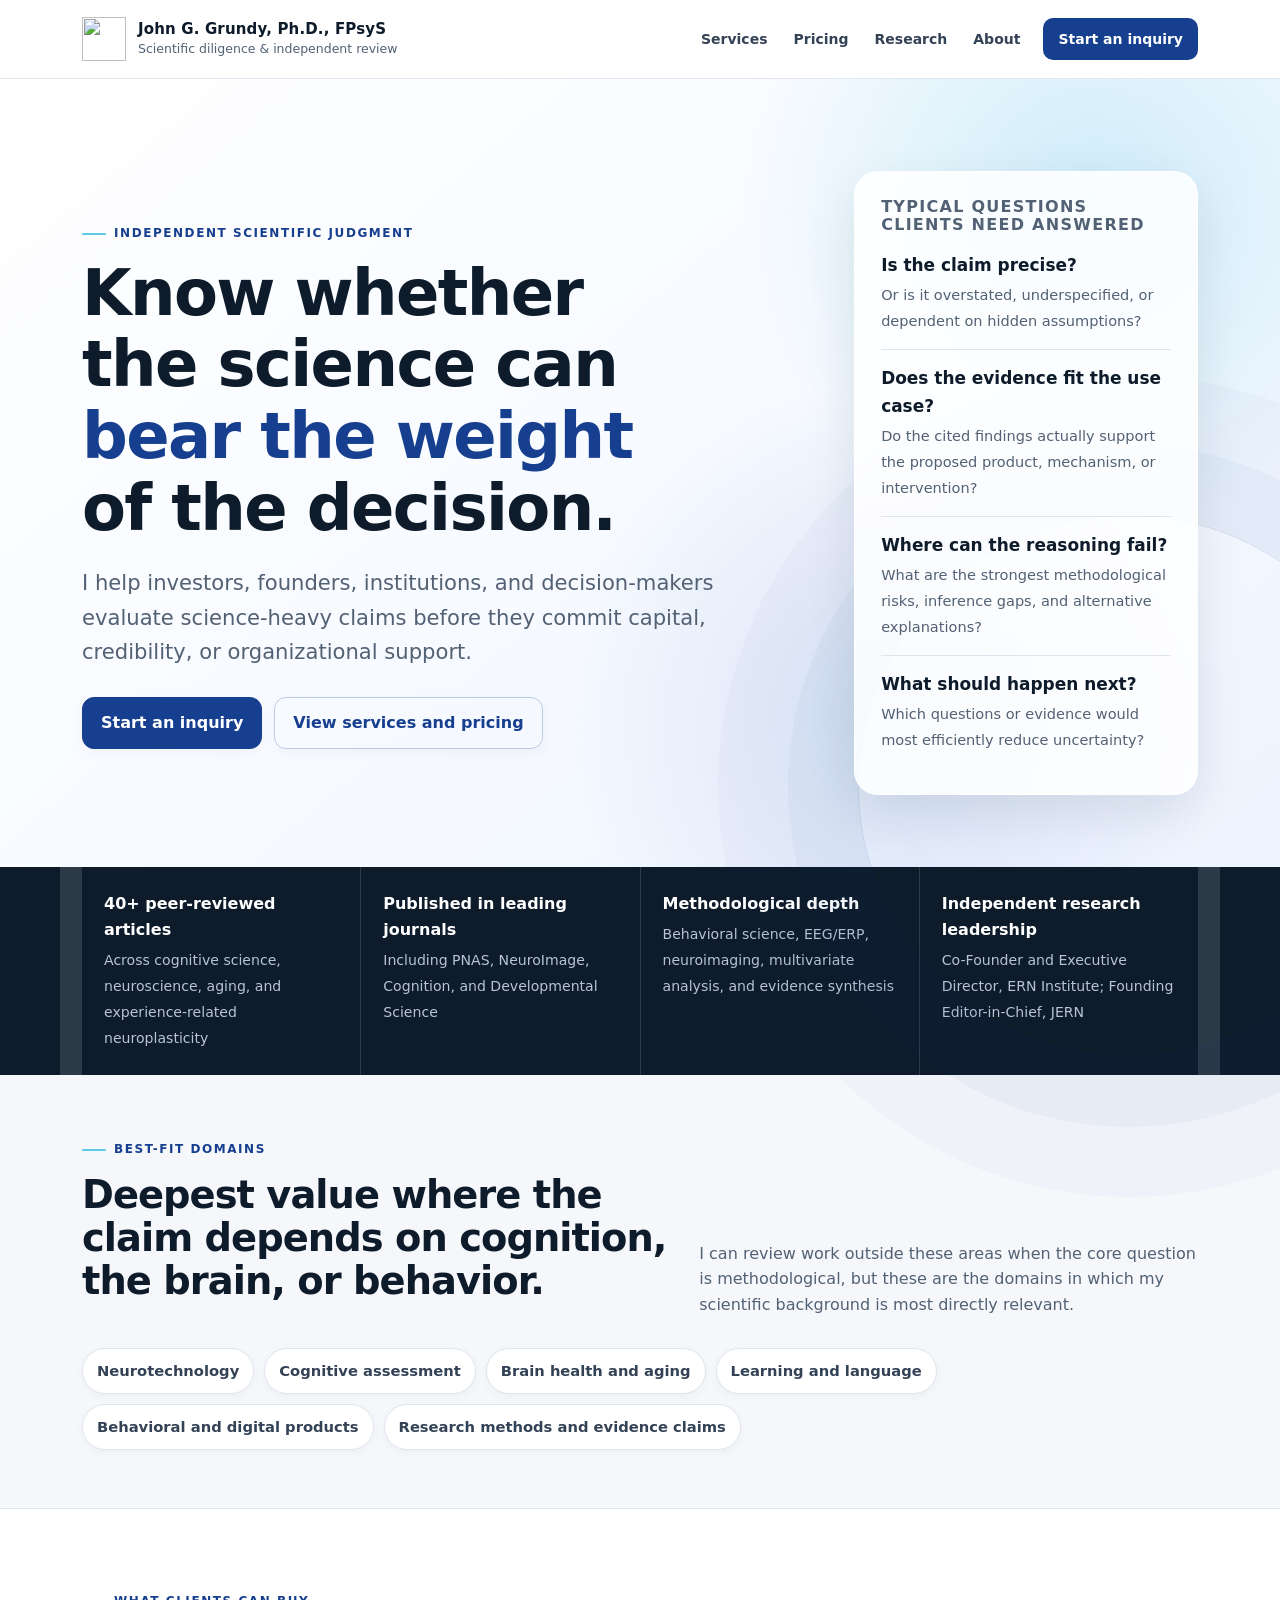
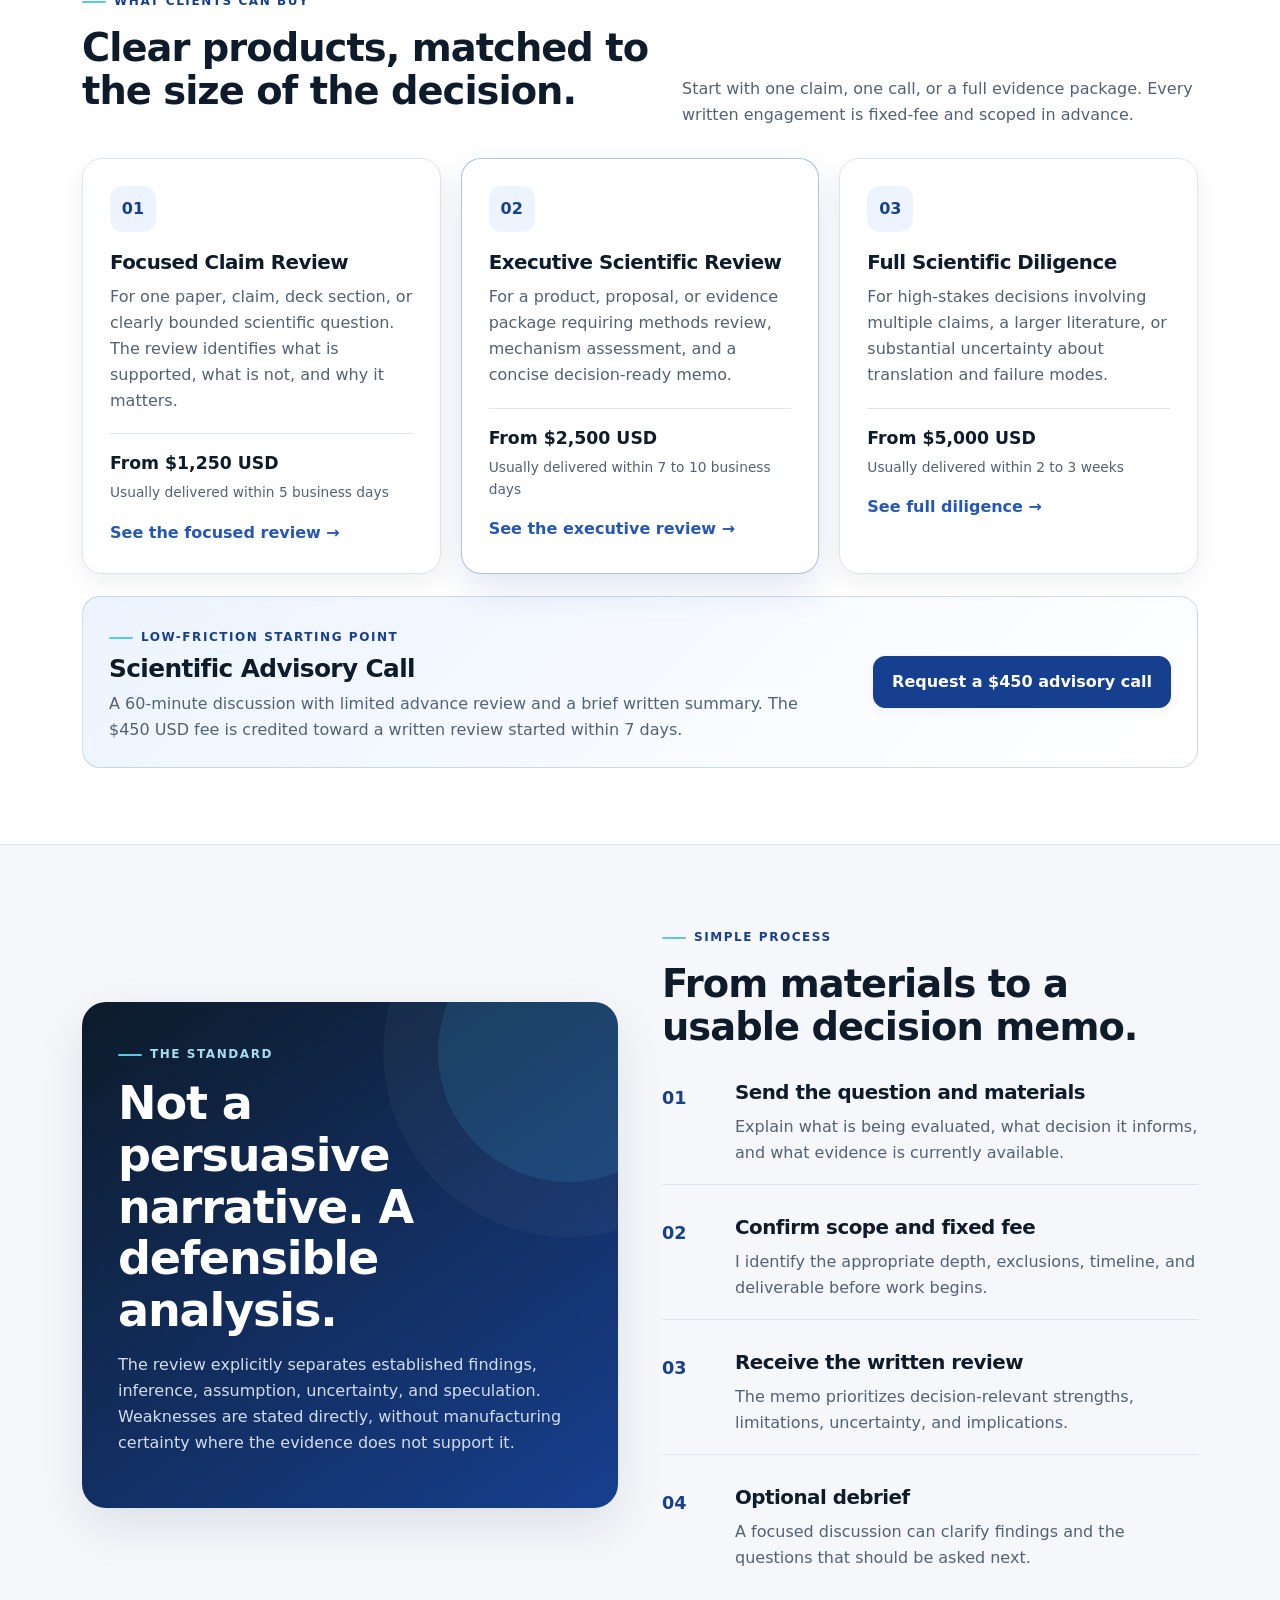
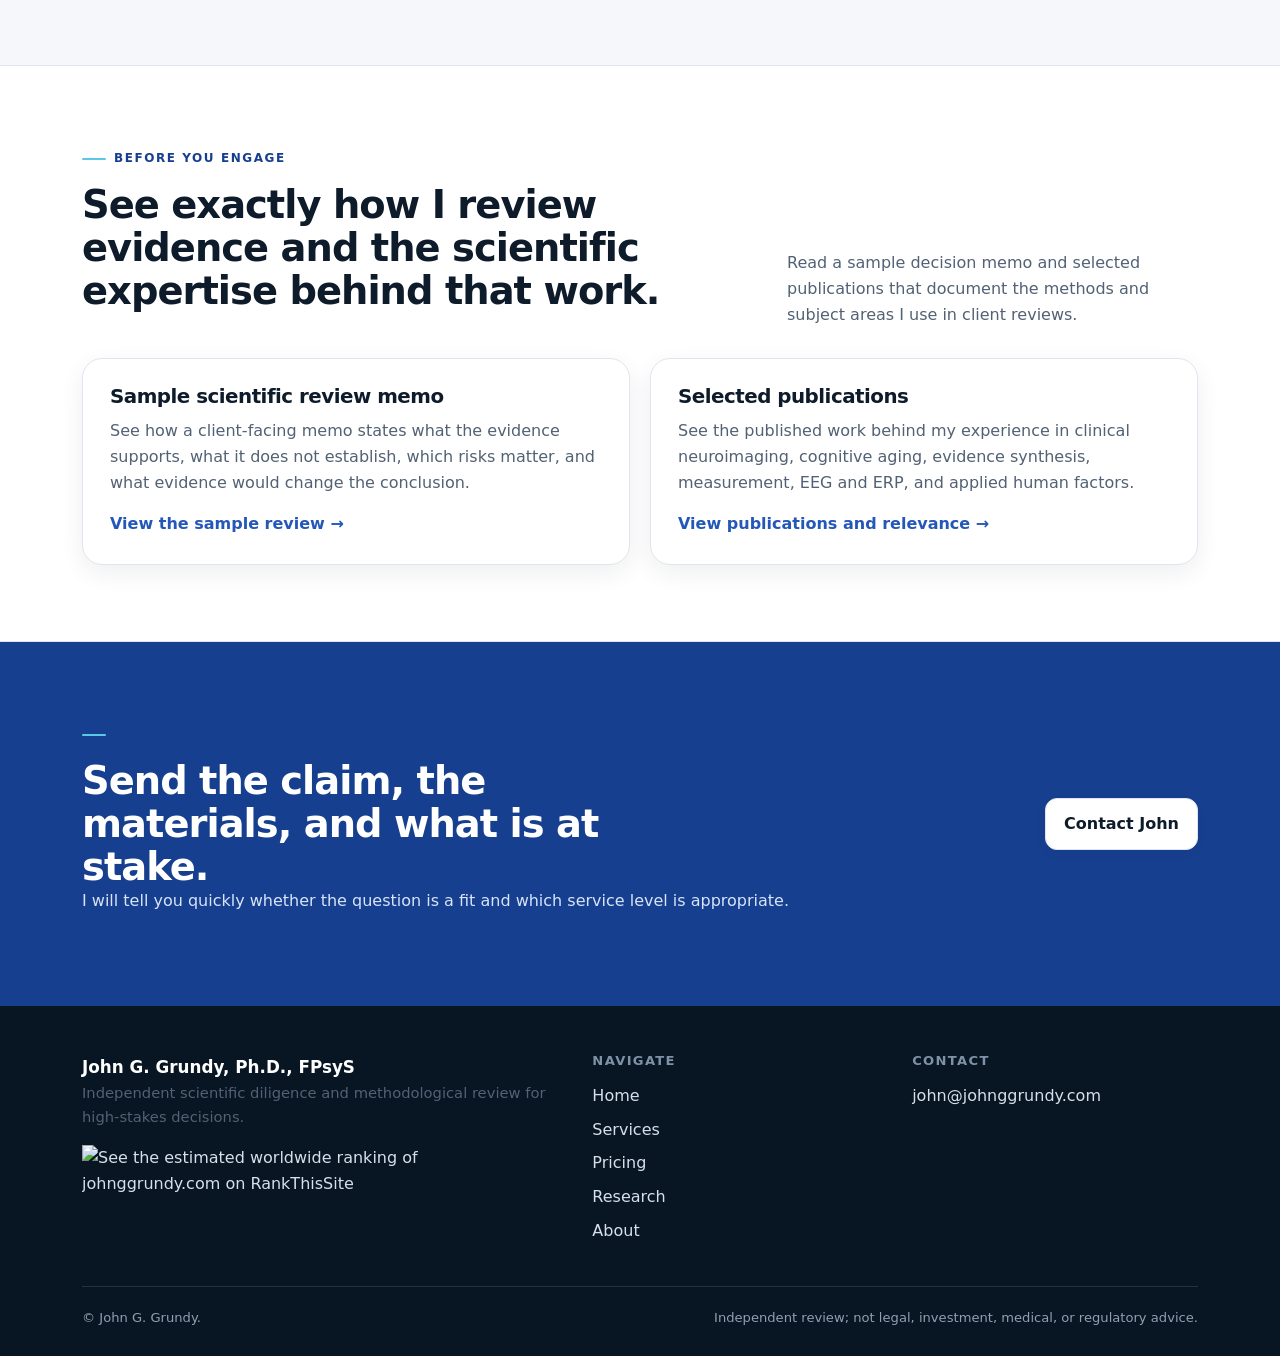
==== index.html @ c4310e09 "Update footer links and ranking badges" ====
<!doctype html>
<html lang="en">
<head>
<!-- Google tag (gtag.js) -->
<script async src="https://www.googletagmanager.com/gtag/js?id=G-GD60K6BCNZ"></script>
<script>
  window.dataLayer = window.dataLayer || [];
  function gtag(){dataLayer.push(arguments);}
  gtag('js', new Date());

  gtag('config', 'G-GD60K6BCNZ');
</script>
  <meta charset="utf-8">
  <meta name="viewport" content="width=device-width,initial-scale=1">
  <title>Scientific Diligence & Independent Review | John G. Grundy, Ph.D.</title>
  <meta name="description" content="Independent scientific diligence and methodological review for investors, founders, institutions, and decision-makers evaluating neuroscience, cognition, brain health, and behavioral-science claims.">
  <link rel="canonical" href="https://johnggrundy.com/">
  <meta property="og:title" content="Scientific Diligence & Independent Review">
  <meta property="og:description" content="Clear, independent analysis of whether the evidence can bear the weight of the decision.">
  <meta property="og:type" content="website">
  <meta property="og:url" content="https://johnggrundy.com/">
  <link rel="icon" href="assets/favicon.svg" type="image/svg+xml">
  <link rel="stylesheet" href="styles.css">
  <script type="application/ld+json">{"@context":"https://schema.org","@type":"ProfessionalService","name":"John G. Grundy Scientific Diligence & Independent Review","url":"https://johnggrundy.com/","email":"john@johnggrundy.com","founder":{"@type":"Person","name":"John G. Grundy","honorificSuffix":"Ph.D., FPsyS","sameAs":["https://orcid.org/0000-0002-2553-3976","https://www.researchgate.net/profile/John-Grundy"]},"areaServed":"Worldwide","serviceType":["Scientific claim review","Scientific diligence","Methodological review","Evidence synthesis","Research workshops"],"hasOfferCatalog":{"@type":"OfferCatalog","name":"Scientific review services","itemListElement":[{"@type":"Offer","name":"Scientific Advisory Call","price":"450","priceCurrency":"USD"},{"@type":"Offer","name":"Focused Claim Review","price":"1250","priceCurrency":"USD"},{"@type":"Offer","name":"Executive Scientific Review","price":"2500","priceCurrency":"USD"},{"@type":"Offer","name":"Full Scientific Diligence","price":"5000","priceCurrency":"USD"}]}}</script>
</head>
<body>
<a class="skip-link" href="#main">Skip to content</a>
<header class="site-header"><div class="nav-shell"><a class="brand" href="index.html"><img src="assets/JGGlogo.svg" alt=""><span class="brand-copy"><strong>John G. Grundy, Ph.D., FPsyS</strong><span>Scientific diligence &amp; independent review</span></span></a><button class="menu-toggle" aria-expanded="false" aria-controls="primary-nav">Menu</button><nav class="nav-links" id="primary-nav" aria-label="Primary navigation"><a href="services.html">Services</a><a href="services.html#pricing">Pricing</a><a href="research.html">Research</a><a href="about.html">About</a><a class="nav-cta" href="contact.html#contact-details">Start an inquiry</a></nav></div></header>
<main id="main">
  <section class="hero">
    <div class="container hero-grid">
      <div>
        <span class="eyebrow">Independent scientific judgment</span>
        <h1>Know whether the science can <em>bear the weight</em> of the decision.</h1>
        <p class="lead">I help investors, founders, institutions, and decision-makers evaluate science-heavy claims before they commit capital, credibility, or organizational support.</p>
        <div class="hero-actions"><a class="btn btn-primary" href="contact.html#contact-details">Start an inquiry</a><a class="btn btn-ghost" href="services.html#pricing">View services and pricing</a></div>
      </div>
      <aside class="proof-panel" aria-label="Typical questions clients need answered">
        <h2>Typical questions clients need answered</h2>
        <div class="proof-item"><strong>Is the claim precise?</strong><span>Or is it overstated, underspecified, or dependent on hidden assumptions?</span></div>
        <div class="proof-item"><strong>Does the evidence fit the use case?</strong><span>Do the cited findings actually support the proposed product, mechanism, or intervention?</span></div>
        <div class="proof-item"><strong>Where can the reasoning fail?</strong><span>What are the strongest methodological risks, inference gaps, and alternative explanations?</span></div>
        <div class="proof-item"><strong>What should happen next?</strong><span>Which questions or evidence would most efficiently reduce uncertainty?</span></div>
      </aside>
    </div>
  </section>

  <section class="trust-strip" aria-label="Qualifications">
    <div class="container trust-grid">
      <div class="trust-item"><strong>40+ peer-reviewed articles</strong><span>Across cognitive science, neuroscience, aging, and experience-related neuroplasticity</span></div>
      <div class="trust-item"><strong>Published in leading journals</strong><span>Including PNAS, NeuroImage, Cognition, and Developmental Science</span></div>
      <div class="trust-item"><strong>Methodological depth</strong><span>Behavioral science, EEG/ERP, neuroimaging, multivariate analysis, and evidence synthesis</span></div>
      <div class="trust-item"><strong>Independent research leadership</strong><span>Co-Founder and Executive Director, ERN Institute; Founding Editor-in-Chief, JERN</span></div>
    </div>
  </section>

  <section class="section compact-fit">
    <div class="container">
      <div class="section-head"><div><span class="eyebrow">Best-fit domains</span><h2>Deepest value where the claim depends on cognition, the brain, or behavior.</h2></div><p>I can review work outside these areas when the core question is methodological, but these are the domains in which my scientific background is most directly relevant.</p></div>
      <div class="domain-grid">
        <div class="domain-chip">Neurotechnology</div>
        <div class="domain-chip">Cognitive assessment</div>
        <div class="domain-chip">Brain health and aging</div>
        <div class="domain-chip">Learning and language</div>
        <div class="domain-chip">Behavioral and digital products</div>
        <div class="domain-chip">Research methods and evidence claims</div>
      </div>
    </div>
  </section>

  <section class="section section-white">
    <div class="container">
      <div class="section-head"><div><span class="eyebrow">What clients can buy</span><h2>Clear products, matched to the size of the decision.</h2></div><p>Start with one claim, one call, or a full evidence package. Every written engagement is fixed-fee and scoped in advance.</p></div>
      <div class="cards-3">
        <article class="card"><div class="card-icon">01</div><h3>Focused Claim Review</h3><p>For one paper, claim, deck section, or clearly bounded scientific question. The review identifies what is supported, what is not, and why it matters.</p><p class="price-line"><strong>From $1,250 USD</strong><span>Usually delivered within 5 business days</span></p><a class="card-link" href="services.html#pricing">See the focused review</a></article>
        <article class="card featured-card"><div class="card-icon">02</div><h3>Executive Scientific Review</h3><p>For a product, proposal, or evidence package requiring methods review, mechanism assessment, and a concise decision-ready memo.</p><p class="price-line"><strong>From $2,500 USD</strong><span>Usually delivered within 7 to 10 business days</span></p><a class="card-link" href="services.html#pricing">See the executive review</a></article>
        <article class="card"><div class="card-icon">03</div><h3>Full Scientific Diligence</h3><p>For high-stakes decisions involving multiple claims, a larger literature, or substantial uncertainty about translation and failure modes.</p><p class="price-line"><strong>From $5,000 USD</strong><span>Usually delivered within 2 to 3 weeks</span></p><a class="card-link" href="services.html#pricing">See full diligence</a></article>
      </div>
      <div class="entry-offer"><div><span class="eyebrow">Low-friction starting point</span><h3>Scientific Advisory Call</h3><p>A 60-minute discussion with limited advance review and a brief written summary. The $450 USD fee is credited toward a written review started within 7 days.</p></div><a class="btn btn-primary" href="contact.html?service=Scientific%20Advisory%20Call#contact-details">Request a $450 advisory call</a></div>
    </div>
  </section>

  <section class="section">
    <div class="container feature-grid">
      <div class="feature-box"><span class="eyebrow">The standard</span><h2>Not a persuasive narrative. A defensible analysis.</h2><p>The review explicitly separates established findings, inference, assumption, uncertainty, and speculation. Weaknesses are stated directly, without manufacturing certainty where the evidence does not support it.</p></div>
      <div>
        <span class="eyebrow">Simple process</span>
        <h2>From materials to a usable decision memo.</h2>
        <div class="steps">
          <div class="step"><div><h3>Send the question and materials</h3><p>Explain what is being evaluated, what decision it informs, and what evidence is currently available.</p></div></div>
          <div class="step"><div><h3>Confirm scope and fixed fee</h3><p>I identify the appropriate depth, exclusions, timeline, and deliverable before work begins.</p></div></div>
          <div class="step"><div><h3>Receive the written review</h3><p>The memo prioritizes decision-relevant strengths, limitations, uncertainty, and implications.</p></div></div>
          <div class="step"><div><h3>Optional debrief</h3><p>A focused discussion can clarify findings and the questions that should be asked next.</p></div></div>
        </div>
      </div>
    </div>
  </section>

  <section class="section section-white">
    <div class="container">
      <div class="section-head"><div><span class="eyebrow">Before you engage</span><h2>See exactly how I review evidence and the scientific expertise behind that work.</h2></div><p>Read a sample decision memo and selected publications that document the methods and subject areas I use in client reviews.</p></div>
      <div class="cards-2">
        <article class="card"><h3>Sample scientific review memo</h3><p>See how a client-facing memo states what the evidence supports, what it does not establish, which risks matter, and what evidence would change the conclusion.</p><a class="card-link" href="sample-review.html">View the sample review</a></article>
        <article class="card"><h3>Selected publications</h3><p>See the published work behind my experience in clinical neuroimaging, cognitive aging, evidence synthesis, measurement, EEG and ERP, and applied human factors.</p><a class="card-link" href="research.html">View publications and relevance</a></article>
      </div>
    </div>
  </section>

  <section class="section quote-band">
    <div class="container"><div><span class="eyebrow">Start with the decision</span><h2>Send the claim, the materials, and what is at stake.</h2><p>I will tell you quickly whether the question is a fit and which service level is appropriate.</p></div><a class="btn" href="contact.html#contact-details">Contact John</a></div>
  </section>
</main>
<footer class="site-footer"><div class="container"><div class="footer-grid"><div><div class="footer-brand">John G. Grundy, Ph.D., FPsyS</div><p class="small">Independent scientific diligence and methodological review for high-stakes decisions.</p>
<div style="text-align:left"><a href="https://rankthissite.com/?q=johnggrundy.com&amp;via=badge" target="_blank" rel="noopener" referrerpolicy="origin"><img src="https://rankthissite.com/api/badge?domain=johnggrundy.com&amp;style=rank&amp;percent=1&amp;background=transparent&amp;text=light&amp;badgever=3" alt="See the estimated worldwide ranking of johnggrundy.com on RankThisSite" width="320" height="96" loading="lazy" referrerpolicy="no-referrer" style="max-width:100%;height:auto"></a></div>   
</div><div><h2>Navigate</h2><a href="index.html">Home</a><a href="services.html">Services</a><a href="services.html#pricing">Pricing</a><a href="research.html">Research</a><a href="about.html">About</a></div><div><h2>Contact</h2><a href="mailto:john@johnggrundy.com">john@johnggrundy.com</a></div></div><div class="footer-bottom"><span>© <span data-year></span> John G. Grundy.</span><span>Independent review; not legal, investment, medical, or regulatory advice.</span></div></div></footer>
<script src="site.js"></script>
</body></html>
---- styles.css ----
:root {
  --ink: #0d1b2a;
  --muted: #526174;
  --blue: #173f8f;
  --blue-2: #2457b8;
  --blue-soft: #edf4ff;
  --cyan: #5cc8e8;
  --surface: #ffffff;
  --canvas: #f5f7fb;
  --line: #dfe5ee;
  --success: #176a51;
  --shadow: 0 18px 50px rgba(13, 27, 42, .10);
  --shadow-sm: 0 8px 24px rgba(13, 27, 42, .07);
  --radius: 20px;
  --max: 1160px;
}

* { box-sizing: border-box; }
html { scroll-behavior: smooth; }
body {
  margin: 0;
  color: var(--ink);
  background: var(--canvas);
  font-family: Inter, ui-sans-serif, system-ui, -apple-system, BlinkMacSystemFont, "Segoe UI", sans-serif;
  line-height: 1.62;
  -webkit-font-smoothing: antialiased;
}
img { max-width: 100%; }
a { color: var(--blue-2); text-decoration: none; }
a:hover { text-decoration: underline; }
button, input, textarea { font: inherit; }

.skip-link {
  position: absolute;
  left: -9999px;
  top: 8px;
  z-index: 100;
  padding: 10px 14px;
  background: #fff;
  border-radius: 8px;
}
.skip-link:focus { left: 8px; }

.site-header {
  position: sticky;
  top: 0;
  z-index: 50;
  background: rgba(255,255,255,.94);
  border-bottom: 1px solid rgba(223,229,238,.9);
  backdrop-filter: blur(14px);
}
.nav-shell {
  max-width: var(--max);
  margin: 0 auto;
  min-height: 78px;
  padding: 0 22px;
  display: flex;
  align-items: center;
  justify-content: space-between;
  gap: 24px;
}
.brand {
  display: inline-flex;
  align-items: center;
  gap: 12px;
  color: var(--ink);
  min-width: 0;
}
.brand:hover { text-decoration: none; }
.brand img { width: 44px; height: 44px; object-fit: contain; }
.brand-copy { display: grid; line-height: 1.15; }
.brand-copy strong { font-size: 15px; letter-spacing: .01em; }
.brand-copy span { color: var(--muted); font-size: 12.5px; margin-top: 4px; }
.nav-links { display: flex; align-items: center; gap: 4px; }
.nav-links a {
  color: #344256;
  font-weight: 650;
  font-size: 14px;
  padding: 10px 11px;
  border-radius: 10px;
}
.nav-links a:hover, .nav-links a[aria-current="page"] {
  color: var(--blue);
  background: var(--blue-soft);
  text-decoration: none;
}
.nav-links .nav-cta {
  margin-left: 8px;
  color: #fff;
  background: var(--blue);
  padding-inline: 15px;
}
.nav-links .nav-cta:hover, .nav-links .nav-cta[aria-current="page"] {
  color: #fff;
  background: #123474;
}
.menu-toggle {
  display: none;
  border: 1px solid var(--line);
  background: #fff;
  border-radius: 10px;
  padding: 8px 10px;
  color: var(--ink);
}

main { overflow: hidden; }
.container { max-width: var(--max); margin: 0 auto; padding-inline: 22px; }
.section { padding: 76px 0; }
.section.compact { padding: 52px 0; }
.section-white { background: #fff; border-block: 1px solid var(--line); }

.eyebrow {
  display: inline-flex;
  align-items: center;
  gap: 8px;
  color: var(--blue);
  font-size: 12px;
  font-weight: 800;
  text-transform: uppercase;
  letter-spacing: .13em;
  margin-bottom: 14px;
}
.eyebrow::before { content: ""; width: 24px; height: 2px; background: var(--cyan); border-radius: 2px; }
h1, h2, h3 { margin-top: 0; line-height: 1.12; letter-spacing: -.025em; }
h1 { font-size: clamp(2.55rem, 5vw, 4.8rem); margin-bottom: 22px; max-width: 14ch; }
h2 { font-size: clamp(2rem, 3vw, 3rem); margin-bottom: 16px; }
h3 { font-size: 1.24rem; margin-bottom: 10px; }
p { margin: 0 0 16px; }
.lead { color: var(--muted); font-size: clamp(1.08rem, 1.8vw, 1.32rem); max-width: 67ch; }
.small { color: var(--muted); font-size: .92rem; }
.kicker { color: var(--muted); font-weight: 650; }

.hero {
  position: relative;
  padding: 92px 0 72px;
  background:
    radial-gradient(circle at 85% 15%, rgba(92,200,232,.25), transparent 27%),
    radial-gradient(circle at 70% 80%, rgba(36,87,184,.13), transparent 30%),
    linear-gradient(140deg, #fff 0%, #f7faff 48%, #eef4ff 100%);
}
.hero::after {
  content: "";
  position: absolute;
  right: -120px;
  bottom: -190px;
  width: 540px;
  height: 540px;
  border: 1px solid rgba(23,63,143,.12);
  border-radius: 50%;
  box-shadow: 0 0 0 70px rgba(23,63,143,.035), 0 0 0 140px rgba(23,63,143,.025);
  pointer-events: none;
}
.hero-grid { display: grid; grid-template-columns: minmax(0, 1.35fr) minmax(310px, .65fr); gap: 58px; align-items: center; position: relative; z-index: 1; }
.hero h1 em { font-style: normal; color: var(--blue); }
.hero-actions, .button-row { display: flex; flex-wrap: wrap; gap: 12px; margin-top: 28px; }
.btn {
  display: inline-flex;
  align-items: center;
  justify-content: center;
  gap: 9px;
  min-height: 48px;
  padding: 12px 18px;
  border-radius: 12px;
  border: 1px solid var(--line);
  background: #fff;
  color: var(--ink);
  font-weight: 750;
  box-shadow: 0 4px 12px rgba(13,27,42,.04);
  transition: transform .15s ease, box-shadow .15s ease, background .15s ease;
}
.btn:hover { text-decoration: none; transform: translateY(-1px); box-shadow: var(--shadow-sm); }
.btn-primary { background: var(--blue); border-color: var(--blue); color: #fff; }
.btn-primary:hover { background: #123474; color: #fff; }
.btn-ghost { background: transparent; border-color: rgba(23,63,143,.25); color: var(--blue); }
.btn-small { min-height: 40px; padding: 8px 13px; font-size: .9rem; }

.proof-panel {
  background: rgba(255,255,255,.86);
  border: 1px solid rgba(255,255,255,.9);
  border-radius: 24px;
  padding: 26px;
  box-shadow: var(--shadow);
}
.proof-panel h2 { font-size: 1rem; text-transform: uppercase; letter-spacing: .08em; color: var(--muted); margin-bottom: 18px; }
.proof-item { padding: 15px 0; border-top: 1px solid var(--line); }
.proof-item:first-of-type { border-top: 0; padding-top: 0; }
.proof-item strong { display: block; font-size: 1.06rem; margin-bottom: 3px; }
.proof-item span { color: var(--muted); font-size: .91rem; }

.trust-strip { background: var(--ink); color: #fff; }
.trust-grid { display: grid; grid-template-columns: repeat(4, 1fr); gap: 1px; background: rgba(255,255,255,.13); }
.trust-item { padding: 24px 22px; background: var(--ink); }
.trust-item strong { display: block; font-size: 1rem; margin-bottom: 4px; }
.trust-item span { color: #b8c4d3; font-size: .88rem; }

.section-head { display: flex; align-items: end; justify-content: space-between; gap: 28px; margin-bottom: 30px; }
.section-head p { max-width: 58ch; color: var(--muted); margin-bottom: 0; }
.cards-3 { display: grid; grid-template-columns: repeat(3, minmax(0,1fr)); gap: 20px; }
.cards-2 { display: grid; grid-template-columns: repeat(2, minmax(0,1fr)); gap: 20px; }
.card {
  background: var(--surface);
  border: 1px solid var(--line);
  border-radius: var(--radius);
  padding: 27px;
  box-shadow: var(--shadow-sm);
}
.card-icon {
  width: 46px;
  height: 46px;
  display: grid;
  place-items: center;
  border-radius: 13px;
  background: var(--blue-soft);
  color: var(--blue);
  font-weight: 900;
  margin-bottom: 20px;
}
.card p { color: var(--muted); }
.card-link { font-weight: 800; }
.card-link::after { content: " →"; }

.outcome-list { list-style: none; padding: 0; margin: 20px 0 0; display: grid; gap: 12px; }
.outcome-list li { position: relative; padding-left: 28px; color: var(--muted); }
.outcome-list li::before { content: "✓"; position: absolute; left: 0; color: var(--success); font-weight: 900; }

.feature-grid { display: grid; grid-template-columns: 1fr 1fr; gap: 44px; align-items: center; }
.feature-box {
  position: relative;
  border-radius: 24px;
  min-height: 380px;
  padding: 36px;
  color: #fff;
  background: linear-gradient(145deg, #0d1b2a, #173f8f);
  overflow: hidden;
  box-shadow: var(--shadow);
}
.feature-box::after { content: ""; position: absolute; width: 260px; height: 260px; border-radius: 50%; right: -80px; top: -80px; background: rgba(92,200,232,.16); box-shadow: 0 0 0 55px rgba(255,255,255,.035); }
.feature-box > * { position: relative; z-index: 1; }
.feature-box .eyebrow { color: #a9dcf0; }
.feature-box h2 { font-size: clamp(2rem, 3.6vw, 3.3rem); max-width: 12ch; }
.feature-box p { color: #d3ddeb; max-width: 45ch; }

.steps { counter-reset: step; display: grid; gap: 14px; }
.step { counter-increment: step; display: grid; grid-template-columns: 56px 1fr; gap: 17px; align-items: start; padding: 18px 0; border-bottom: 1px solid var(--line); }
.step:last-child { border-bottom: 0; }
.step::before { content: counter(step, decimal-leading-zero); color: var(--blue); font-weight: 900; font-size: 1.1rem; padding-top: 2px; }
.step p { color: var(--muted); margin-bottom: 0; }

.quote-band { background: var(--blue); color: #fff; }
.quote-band .container { display: grid; grid-template-columns: 1.4fr .6fr; gap: 40px; align-items: center; }
.quote-band h2 { max-width: 20ch; margin-bottom: 0; }
.quote-band p { color: #d8e4f8; }
.quote-band .btn { justify-self: end; }

.page-hero {
  padding: 74px 0 58px;
  background: linear-gradient(145deg, #fff, #edf4ff);
  border-bottom: 1px solid var(--line);
}
.page-hero h1 { font-size: clamp(2.5rem, 4.5vw, 4.1rem); max-width: 17ch; }
.page-hero .lead { max-width: 62ch; }
.breadcrumb { color: var(--muted); font-size: .88rem; margin-bottom: 18px; }
.breadcrumb a { color: var(--muted); }

.service-row { display: grid; grid-template-columns: .7fr 1.3fr; gap: 44px; padding: 38px 0; border-bottom: 1px solid var(--line); }
.service-row:last-child { border-bottom: 0; }
.service-label { color: var(--blue); font-weight: 850; font-size: .82rem; text-transform: uppercase; letter-spacing: .12em; }
.service-row h2 { font-size: clamp(1.75rem, 2.4vw, 2.5rem); }
.service-row ul { margin: 16px 0 0; padding-left: 20px; color: var(--muted); }

.package-grid { display: grid; grid-template-columns: repeat(3,1fr); gap: 20px; }
.package { display: flex; flex-direction: column; }
.package .tag { align-self: flex-start; font-size: .75rem; font-weight: 800; text-transform: uppercase; letter-spacing: .08em; color: var(--blue); background: var(--blue-soft); padding: 6px 9px; border-radius: 999px; margin-bottom: 18px; }
.package ul { color: var(--muted); padding-left: 20px; }
.package .button-row { margin-top: auto; padding-top: 18px; }

.research-list { display: grid; gap: 22px; }
.paper {
  background: #fff;
  border: 1px solid var(--line);
  border-radius: 20px;
  padding: 28px;
  display: grid;
  grid-template-columns: minmax(0,1fr) auto;
  gap: 24px;
  align-items: start;
  box-shadow: var(--shadow-sm);
}
.paper-meta { display: flex; flex-wrap: wrap; gap: 8px; margin-bottom: 13px; }
.badge { font-size: .76rem; font-weight: 800; color: var(--blue); background: var(--blue-soft); padding: 5px 9px; border-radius: 999px; }
.badge.green { color: var(--success); background: #e8f7f1; }
.paper h2 { font-size: clamp(1.42rem, 2.2vw, 2rem); margin-bottom: 10px; }
.paper .authors, .paper .summary { color: var(--muted); }
.paper-actions { display: flex; flex-direction: column; gap: 10px; min-width: 210px; }
.paper-note { margin-top: 12px; color: var(--muted); font-size: .82rem; }

.media-grid { display: grid; grid-template-columns: repeat(2, minmax(0,1fr)); gap: 20px; }
.media-card { position: relative; display: flex; flex-direction: column; }
.media-card .media-type { color: var(--blue); text-transform: uppercase; letter-spacing: .11em; font-size: .76rem; font-weight: 850; }
.media-card h2 { font-size: 1.45rem; margin: 10px 0; }
.media-card p { flex: 1; }
.media-card .source { color: var(--muted); font-weight: 700; font-size: .9rem; margin-bottom: 14px; }

.bio-grid { display: grid; grid-template-columns: minmax(0,.75fr) minmax(0,1.25fr); gap: 54px; align-items: start; }
.bio-panel { background: var(--ink); color: #fff; border-radius: 24px; padding: 32px; position: sticky; top: 108px; }
.bio-mark { width: 88px; height: 88px; display: grid; place-items: center; background: #fff; border-radius: 20px; margin-bottom: 22px; }
.bio-mark img { width: 64px; height: 64px; }
.bio-panel h2 { font-size: 1.7rem; margin-bottom: 8px; }
.bio-panel p { color: #c4cfdd; }
.bio-panel a { color: #b8e9f7; }
.bio-copy h2 { margin-top: 34px; font-size: 1.7rem; }
.bio-copy h2:first-child { margin-top: 0; }

.contact-grid { display: grid; grid-template-columns: minmax(0,1.12fr) minmax(360px,.88fr); gap: 34px; align-items: start; }
.contact-card { background: var(--ink); color: #fff; border-radius: 24px; padding: 34px; min-width: 0; }
.contact-card .eyebrow { color: #a9dcf0; }
.contact-card p { color: #d5deea; }
.contact-email { font-size: clamp(1.55rem, 2.1vw, 1.95rem); line-height: 1.08; letter-spacing: -.035em; margin-bottom: 16px; overflow-wrap: anywhere; word-break: break-word; }
.contact-email a { color: #fff; }
.contact-email a:hover { color: #fff; text-decoration-thickness: 2px; text-underline-offset: 4px; }
.contact-actions { display: grid; gap: 10px; margin-top: 20px; }
.contact-actions .btn { width: 100%; cursor: pointer; }
.contact-card .contact-primary { background: #fff; border-color: #fff; color: var(--ink); }
.contact-card .contact-primary:hover { background: #eef4ff; color: var(--blue); text-decoration: none; }
.contact-card .contact-secondary { background: transparent; border-color: rgba(255,255,255,.35); color: #fff; box-shadow: none; }
.contact-card .contact-secondary:hover { background: rgba(255,255,255,.08); color: #fff; text-decoration: none; }
.contact-card .small { color: #b9c7d7; }
.copy-status { display: block; min-height: 1.5em; margin-top: 8px; }
.inquiry-list { display: grid; gap: 14px; margin-top: 22px; }
.inquiry-item { border-top: 1px solid rgba(255,255,255,.13); padding-top: 14px; }
.inquiry-item strong { display: block; margin-bottom: 3px; }

.faq-head h2 { margin-bottom: 8px; }
.faq-head p { color: var(--muted); margin-bottom: 0; }
.faq { display: grid; gap: 12px; }
details { background: #fff; border: 1px solid var(--line); border-radius: 14px; padding: 16px 18px; }
summary { cursor: pointer; font-weight: 800; }
details p { color: var(--muted); margin: 12px 0 0; }

.site-footer { background: #081522; color: #c4cfdd; padding: 48px 0 28px; }
.footer-grid { display: grid; grid-template-columns: 1.25fr .75fr .75fr; gap: 34px; }
.footer-brand { color: #fff; font-weight: 850; font-size: 1.05rem; }
.footer-grid h2 { font-size: .82rem; text-transform: uppercase; letter-spacing: .1em; color: #7f91a7; margin-bottom: 14px; }
.footer-grid a { display: block; color: #d6e0eb; margin: 8px 0; }
.footer-grid a:hover { color: #fff; }
/* Keep the ranking badge as an understated part of the footer brand column. */
.footer-grid .footer-ranking-badge {
  display: block;
  width: min(100%, 300px);
  margin: 18px 0 0;
  border-radius: 12px;
  line-height: 0;
}
.footer-ranking-badge img { display: block; width: 100%; height: auto; }
.footer-ranking-badge:focus-visible { outline: 2px solid #85aeff; outline-offset: 4px; }
.footer-bottom { border-top: 1px solid rgba(255,255,255,.12); margin-top: 34px; padding-top: 20px; font-size: .82rem; color: #8fa0b3; display: flex; justify-content: space-between; gap: 18px; }

@media (max-width: 920px) {
  .menu-toggle { display: inline-flex; }
  .nav-links { position: absolute; top: 77px; left: 0; right: 0; padding: 12px 22px 20px; background: #fff; border-bottom: 1px solid var(--line); display: none; flex-direction: column; align-items: stretch; }
  .nav-links.open { display: flex; }
  .nav-links .nav-cta { margin-left: 0; text-align: center; }
  .hero-grid, .feature-grid, .quote-band .container, .bio-grid, .contact-grid { grid-template-columns: 1fr; }
  .hero { padding-top: 68px; }
  .hero-grid { gap: 36px; }
  .trust-grid { grid-template-columns: repeat(2,1fr); }
  .cards-3, .package-grid { grid-template-columns: 1fr; }
  .service-row { grid-template-columns: 1fr; gap: 12px; }
  .paper { grid-template-columns: 1fr; }
  .paper-actions { flex-direction: row; flex-wrap: wrap; min-width: 0; }
  .bio-panel { position: static; }
  .quote-band .btn { justify-self: start; }
  .footer-grid { grid-template-columns: 1fr 1fr; }
}

@media (max-width: 640px) {
  .nav-shell { min-height: 70px; padding-inline: 16px; }
  .brand-copy span { display: none; }
  .nav-links { top: 69px; padding-inline: 16px; }
  .container { padding-inline: 16px; }
  .section { padding: 58px 0; }
  .hero { padding: 56px 0; }
  h1 { font-size: 2.55rem; }
  .section-head { align-items: start; flex-direction: column; gap: 8px; }
  .cards-2, .media-grid { grid-template-columns: 1fr; }
  .trust-grid { grid-template-columns: 1fr; }
  .trust-item { padding: 18px 16px; }
  .card, .paper { padding: 22px; }
  .feature-box { min-height: 0; padding: 28px; }
  .page-hero { padding: 54px 0 42px; }
  .footer-grid { grid-template-columns: 1fr; }
  .footer-bottom { flex-direction: column; }
}


/* Revenue-focused offer and pricing additions */
.compact-fit { padding-top: 58px; padding-bottom: 58px; }
.domain-grid { display: flex; flex-wrap: wrap; gap: 10px; }
.domain-chip { padding: 10px 14px; border: 1px solid var(--line); border-radius: 999px; background: #fff; color: #344256; font-weight: 700; font-size: .92rem; box-shadow: 0 3px 10px rgba(13,27,42,.035); }
.price-line { display: grid; gap: 3px; margin-top: 20px; padding-top: 16px; border-top: 1px solid var(--line); }
.price-line strong { color: var(--ink); font-size: 1.08rem; }
.price-line span { color: var(--muted); font-size: .86rem; }
.featured-card { border-color: rgba(23,63,143,.32); box-shadow: 0 14px 36px rgba(23,63,143,.13); }
.entry-offer { margin-top: 22px; padding: 24px 26px; border-radius: 18px; display: grid; grid-template-columns: 1fr auto; gap: 28px; align-items: center; background: linear-gradient(135deg, #edf4ff, #fff); border: 1px solid rgba(23,63,143,.18); }
.entry-offer h3 { font-size: 1.55rem; margin-bottom: 8px; }
.entry-offer p { margin-bottom: 0; color: var(--muted); max-width: 72ch; }
.entry-offer .eyebrow { margin-bottom: 8px; }
.pricing-grid { display: grid; grid-template-columns: repeat(2, minmax(0,1fr)); gap: 20px; }
.price-card { display: flex; flex-direction: column; position: relative; }
.price-card .tag { align-self: flex-start; font-size: .74rem; font-weight: 850; text-transform: uppercase; letter-spacing: .08em; color: var(--blue); background: var(--blue-soft); padding: 6px 9px; border-radius: 999px; margin-bottom: 18px; }
.price-card .price { color: var(--blue); font-weight: 900; font-size: clamp(1.8rem, 3vw, 2.45rem); letter-spacing: -.035em; line-height: 1; margin: 6px 0 18px; }
.price-card .price span { color: var(--muted); font-size: .78rem; font-weight: 800; letter-spacing: .05em; }
.price-card ul { color: var(--muted); padding-left: 20px; margin-bottom: 20px; }
.price-card .delivery { display: grid; gap: 2px; margin-top: auto; padding-top: 16px; border-top: 1px solid var(--line); }
.price-card .delivery span { color: var(--muted); font-size: .9rem; }
.price-card.recommended { border: 2px solid var(--blue); box-shadow: 0 18px 44px rgba(23,63,143,.16); }
.custom-tier { margin-top: 22px; display: grid; grid-template-columns: 1fr auto; gap: 30px; align-items: center; background: var(--ink); color: #fff; border-radius: 20px; padding: 28px; }
.custom-tier p { color: #c4cfdd; margin-bottom: 0; max-width: 76ch; }
.custom-tier .eyebrow { color: #a9dcf0; margin-bottom: 8px; }
.custom-price { display: grid; gap: 7px; min-width: 230px; }
.custom-price strong { font-size: 1.35rem; }
.custom-price span { color: #b9c7d7; font-size: .9rem; }
.custom-price .btn { margin-top: 8px; }
.pricing-note { margin: 18px 0 0; color: var(--muted); font-size: .9rem; }
.workshop-grid { display: grid; grid-template-columns: repeat(3,minmax(0,1fr)); gap: 20px; }
.workshop-price { color: var(--blue); font-weight: 900; font-size: 1.3rem; margin: 4px 0 12px; }
.topic-panel { margin-top: 24px; padding: 26px; border-radius: 20px; background: #fff; border: 1px solid var(--line); }
.topic-panel h3 { margin-bottom: 18px; }
.sample-cta { display: grid; grid-template-columns: 1fr auto; gap: 34px; align-items: center; }
.sample-cta p { max-width: 72ch; color: var(--muted); margin-bottom: 0; }
.selected-service { margin: 16px 0 4px; padding: 12px 14px; border-radius: 12px; background: rgba(255,255,255,.08); border: 1px solid rgba(255,255,255,.16); }
.selected-service strong { display: block; font-size: .78rem; color: #a9dcf0; text-transform: uppercase; letter-spacing: .08em; }
.selected-service span { display: block; margin-top: 4px; color: #fff; font-weight: 800; }
.sample-hero h1 { max-width: 18ch; }
.memo-shell { max-width: 960px; }
.memo-header { display: grid; grid-template-columns: 1fr 280px; gap: 34px; padding-bottom: 28px; border-bottom: 3px solid var(--ink); }
.memo-label { color: var(--blue); font-size: .78rem; font-weight: 900; text-transform: uppercase; letter-spacing: .12em; }
.memo-header h2 { margin: 10px 0 0; font-size: clamp(2rem, 4vw, 3.1rem); }
.memo-meta { display: grid; align-content: start; gap: 6px; padding: 18px; background: var(--blue-soft); border-radius: 14px; color: var(--muted); font-size: .88rem; }
.memo-meta strong { color: var(--blue); }
.memo-section { padding: 30px 0; border-bottom: 1px solid var(--line); }
.memo-section h3 { font-size: 1.5rem; }
.memo-section p, .memo-section li { color: #354458; }
.memo-bottom-line { padding: 28px; margin: 28px 0 0; border: 1px solid rgba(23,63,143,.22); border-radius: 18px; background: linear-gradient(135deg,#edf4ff,#fff); }
.memo-grid { display: grid; grid-template-columns: repeat(2,minmax(0,1fr)); gap: 28px; }
.memo-grid .memo-section { border-bottom: 0; }
.risk-table { display: grid; border: 1px solid var(--line); border-radius: 14px; overflow: hidden; }
.risk-table > div { display: grid; grid-template-columns: 220px 1fr; gap: 18px; padding: 15px 17px; border-top: 1px solid var(--line); background: #fff; }
.risk-table > div:first-child { border-top: 0; }
.risk-table span { color: var(--muted); }
.guidance-grid { display: grid; grid-template-columns: repeat(3,minmax(0,1fr)); gap: 14px; }
.guidance { padding: 18px; border-radius: 14px; border: 1px solid var(--line); background: #fff; }
.guidance strong { display: block; margin-bottom: 7px; }
.guidance p { margin-bottom: 0; font-size: .92rem; }
.guidance.good { border-top: 4px solid #176a51; }
.guidance.caution { border-top: 4px solid #c18410; }
.guidance.avoid { border-top: 4px solid #a23a3a; }
.source-note { font-size: .92rem; }
.memo-cta { display: grid; grid-template-columns: 1fr auto; gap: 26px; align-items: center; margin-top: 32px; padding: 24px; border-radius: 18px; background: var(--ink); color: #fff; }
.memo-cta p { color: #c4cfdd; margin-bottom: 0; }

@media (max-width: 920px) {
  .entry-offer, .custom-tier, .sample-cta, .memo-header, .memo-cta { grid-template-columns: 1fr; }
  .pricing-grid, .workshop-grid { grid-template-columns: 1fr; }
  .custom-price { min-width: 0; }
  .memo-grid, .guidance-grid { grid-template-columns: 1fr; }
}
@media (max-width: 640px) {
  .entry-offer, .custom-tier, .topic-panel, .memo-bottom-line, .memo-cta { padding: 20px; }
  .risk-table > div { grid-template-columns: 1fr; gap: 5px; }
}
@media print {
  .site-header, .site-footer, .sample-hero .button-row, .memo-cta { display: none !important; }
  body { background: #fff; color: #000; }
  main { overflow: visible; }
  .page-hero { padding: 24px 0; background: #fff; border: 0; }
  .section { padding: 20px 0; }
  .memo-bottom-line, .memo-meta, .guidance, .risk-table > div { background: #fff; box-shadow: none; }
  a { color: #000; text-decoration: none; }
}


/* Secure payment options */
.payment-panel {
  margin-top: 26px;
  padding: 26px 28px;
  border: 1px solid rgba(23,63,143,.22);
  border-radius: 20px;
  background: linear-gradient(135deg, #edf4ff, #fff);
  display: grid;
  grid-template-columns: 1fr auto;
  gap: 30px;
  align-items: center;
}
.payment-panel h2,
.payment-panel h3 { margin: 8px 0 8px; }
.payment-panel p { color: var(--muted); margin-bottom: 0; max-width: 72ch; }
.payment-panel-contact { margin-top: 0; }
.payment-links { display: flex; flex-wrap: wrap; gap: 12px; justify-content: flex-end; }
.payment-button {
  display: inline-flex;
  align-items: center;
  gap: 10px;
  min-height: 48px;
  padding: 11px 15px;
  border: 1px solid var(--line);
  border-radius: 13px;
  background: #fff;
  color: var(--ink);
  font-weight: 800;
  text-decoration: none;
  box-shadow: 0 7px 18px rgba(13,27,42,.07);
  transition: transform .15s ease, box-shadow .15s ease, border-color .15s ease;
}
.payment-button:hover { transform: translateY(-1px); box-shadow: 0 12px 26px rgba(13,27,42,.11); text-decoration: none; }
.payment-button.stripe:hover { border-color: rgba(99,91,255,.45); }
.payment-button.paypal:hover { border-color: rgba(0,48,135,.45); }
.payment-button img { display: block; width: auto; height: 20px; flex: 0 0 auto; }
.payment-button span { white-space: nowrap; }

@media (max-width: 920px) {
  .payment-panel { grid-template-columns: 1fr; }
  .payment-links { justify-content: flex-start; }
}
@media (max-width: 640px) {
  .payment-panel { padding: 20px; }
  .payment-links { display: grid; grid-template-columns: 1fr; }
  .payment-button { justify-content: center; }
}

/* Keep anchored inquiry details visible below the sticky header. */
#contact-details { scroll-margin-top: 6.5rem; }

/* Contact layout: keep the actionable panel first on narrow screens and preserve the desktop two-column arrangement. */
.contact-grid {
  grid-template-areas: "guide card";
}
.contact-guide { grid-area: guide; }
.contact-card { grid-area: card; }

@media (max-width: 920px) {
  .contact-grid {
    grid-template-areas:
      "card"
      "guide";
  }
}

@media (max-width: 640px) {
  #contact-details { scroll-margin-top: 5.25rem; }
  .contact-card { padding: 26px 22px; }
}
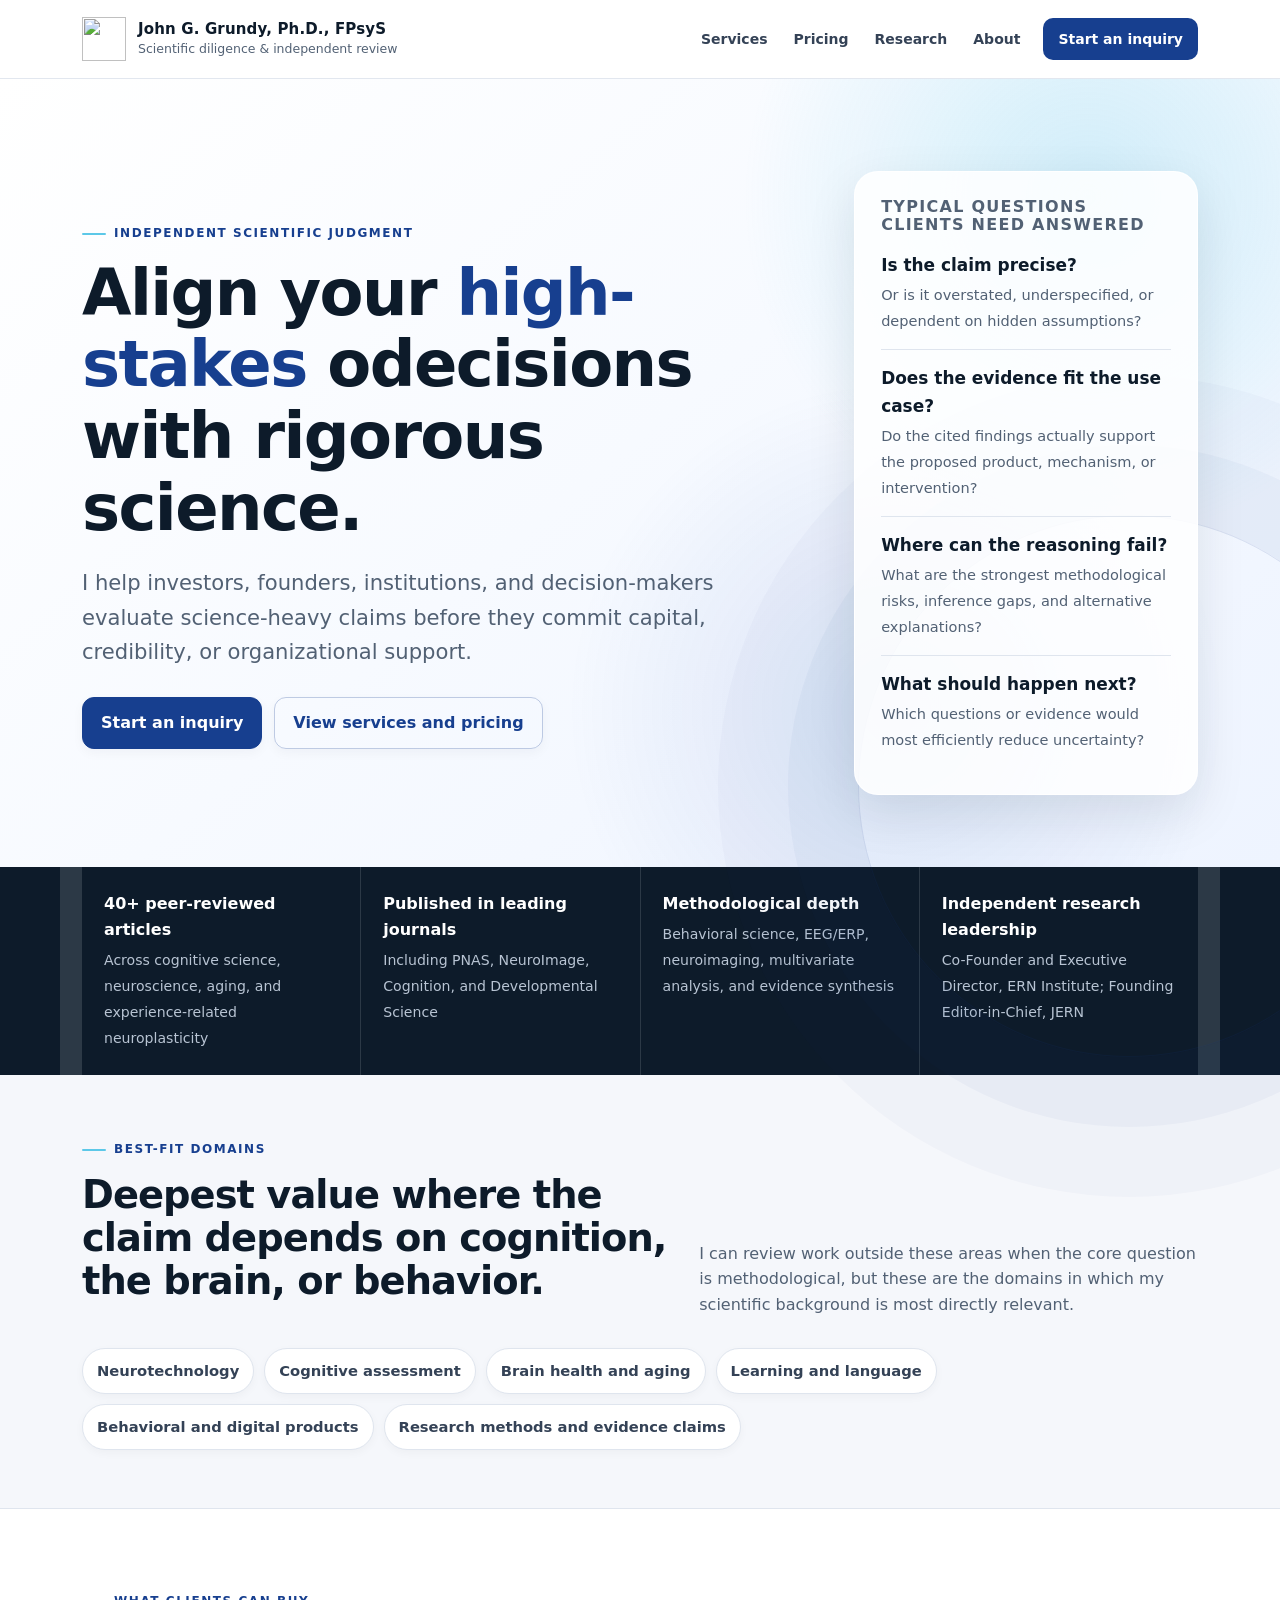
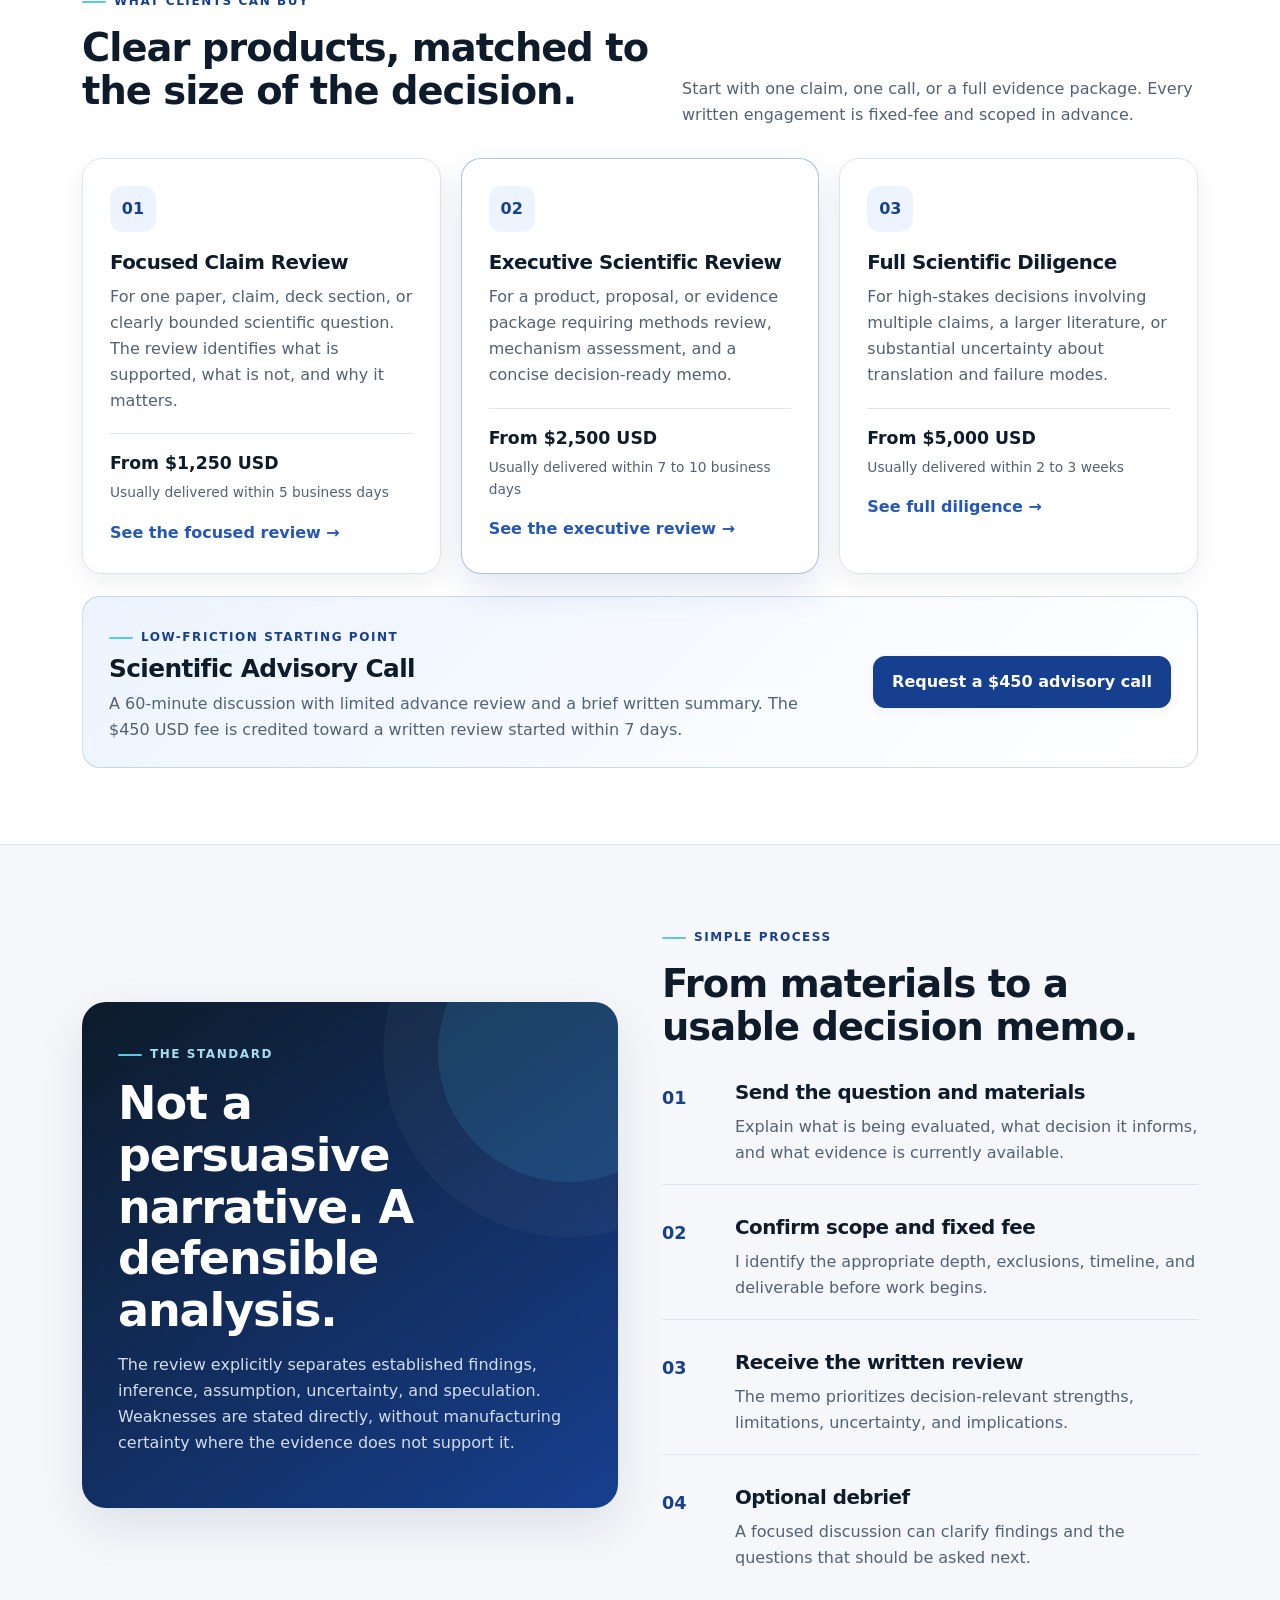
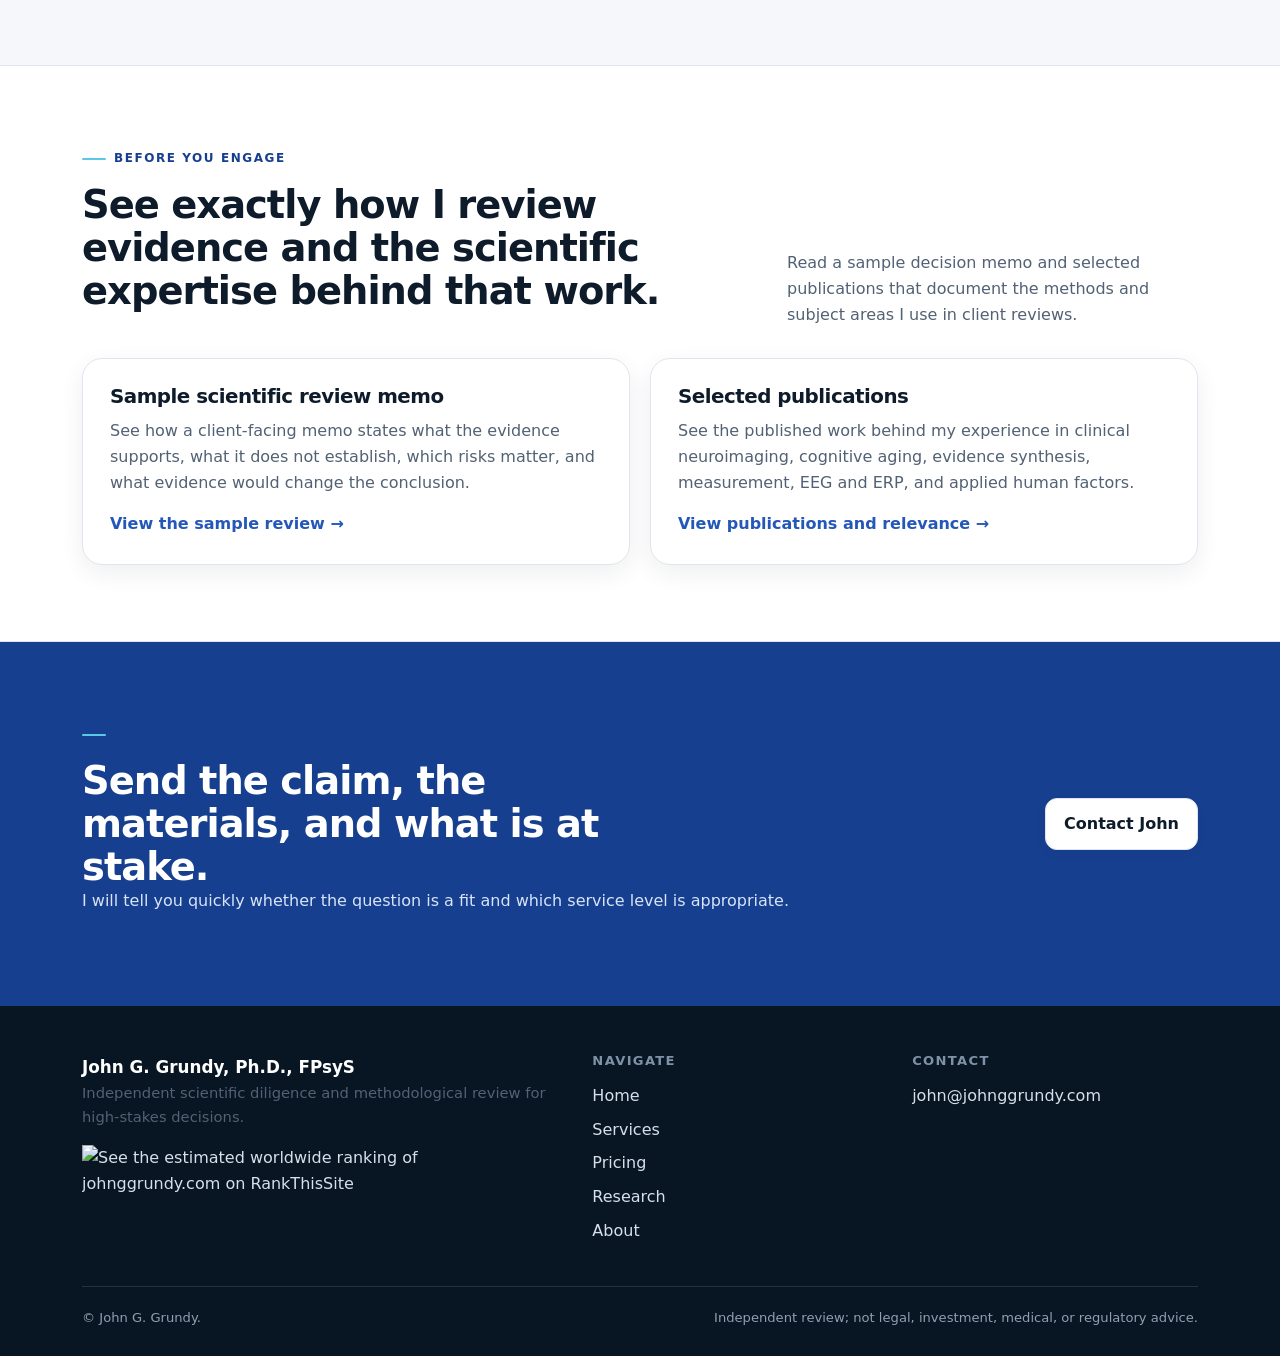
==== commit 9f518f61: "Revise meta description and main heading in index.html Updated the og:description meta tag for clari" ====
--- a/index.html
+++ b/index.html
@@ -16,7 +16,7 @@
   <meta name="description" content="Independent scientific diligence and methodological review for investors, founders, institutions, and decision-makers evaluating neuroscience, cognition, brain health, and behavioral-science claims.">
   <link rel="canonical" href="https://johnggrundy.com/">
   <meta property="og:title" content="Scientific Diligence & Independent Review">
-  <meta property="og:description" content="Clear, independent analysis of whether the evidence can bear the weight of the decision.">
+  <meta property="og:description" content="Clear, independent analysis of whether the evidence can backup the decision.">
   <meta property="og:type" content="website">
   <meta property="og:url" content="https://johnggrundy.com/">
   <link rel="icon" href="assets/favicon.svg" type="image/svg+xml">
@@ -31,7 +31,7 @@
     <div class="container hero-grid">
       <div>
         <span class="eyebrow">Independent scientific judgment</span>
-        <h1>Know whether the science can <em>bear the weight</em> of the decision.</h1>
+        <h1>Align your <em>high-stakes</em> odecisions with rigorous science.</h1>
         <p class="lead">I help investors, founders, institutions, and decision-makers evaluate science-heavy claims before they commit capital, credibility, or organizational support.</p>
         <div class="hero-actions"><a class="btn btn-primary" href="contact.html#contact-details">Start an inquiry</a><a class="btn btn-ghost" href="services.html#pricing">View services and pricing</a></div>
       </div>
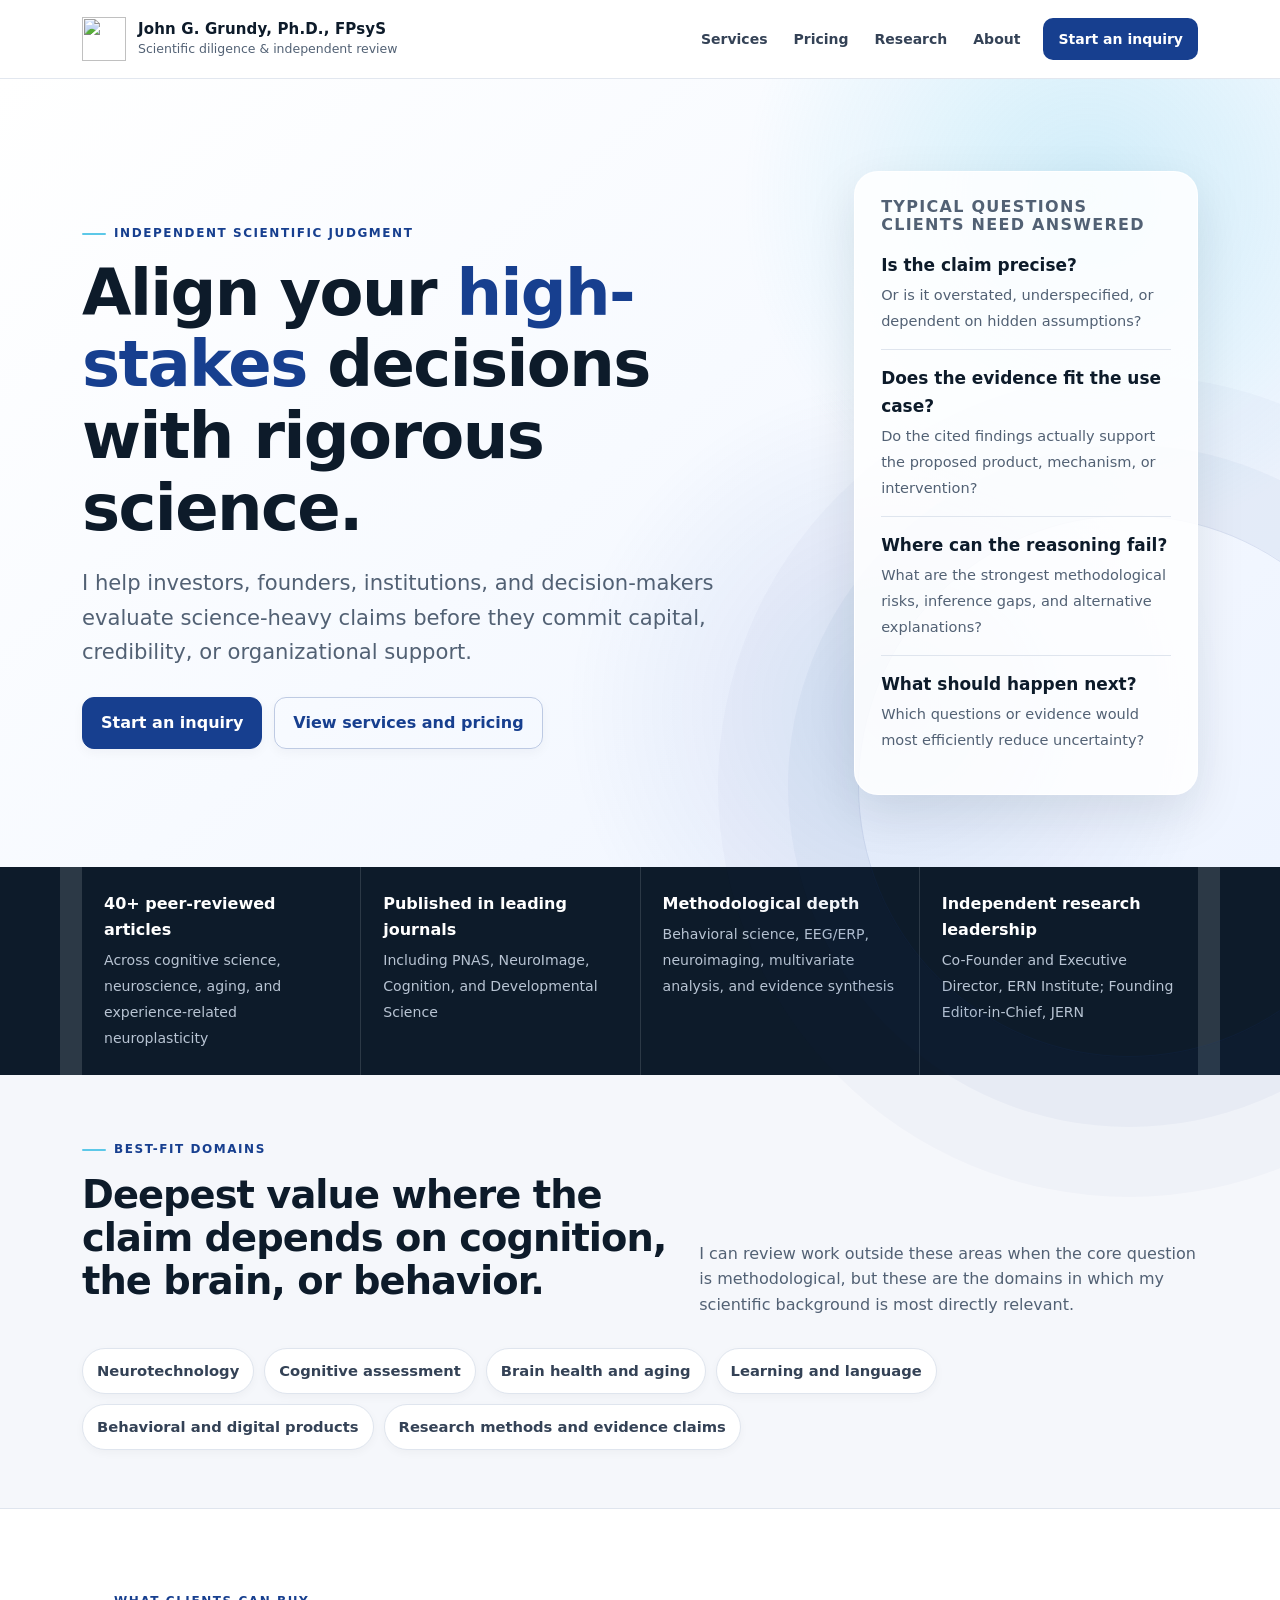
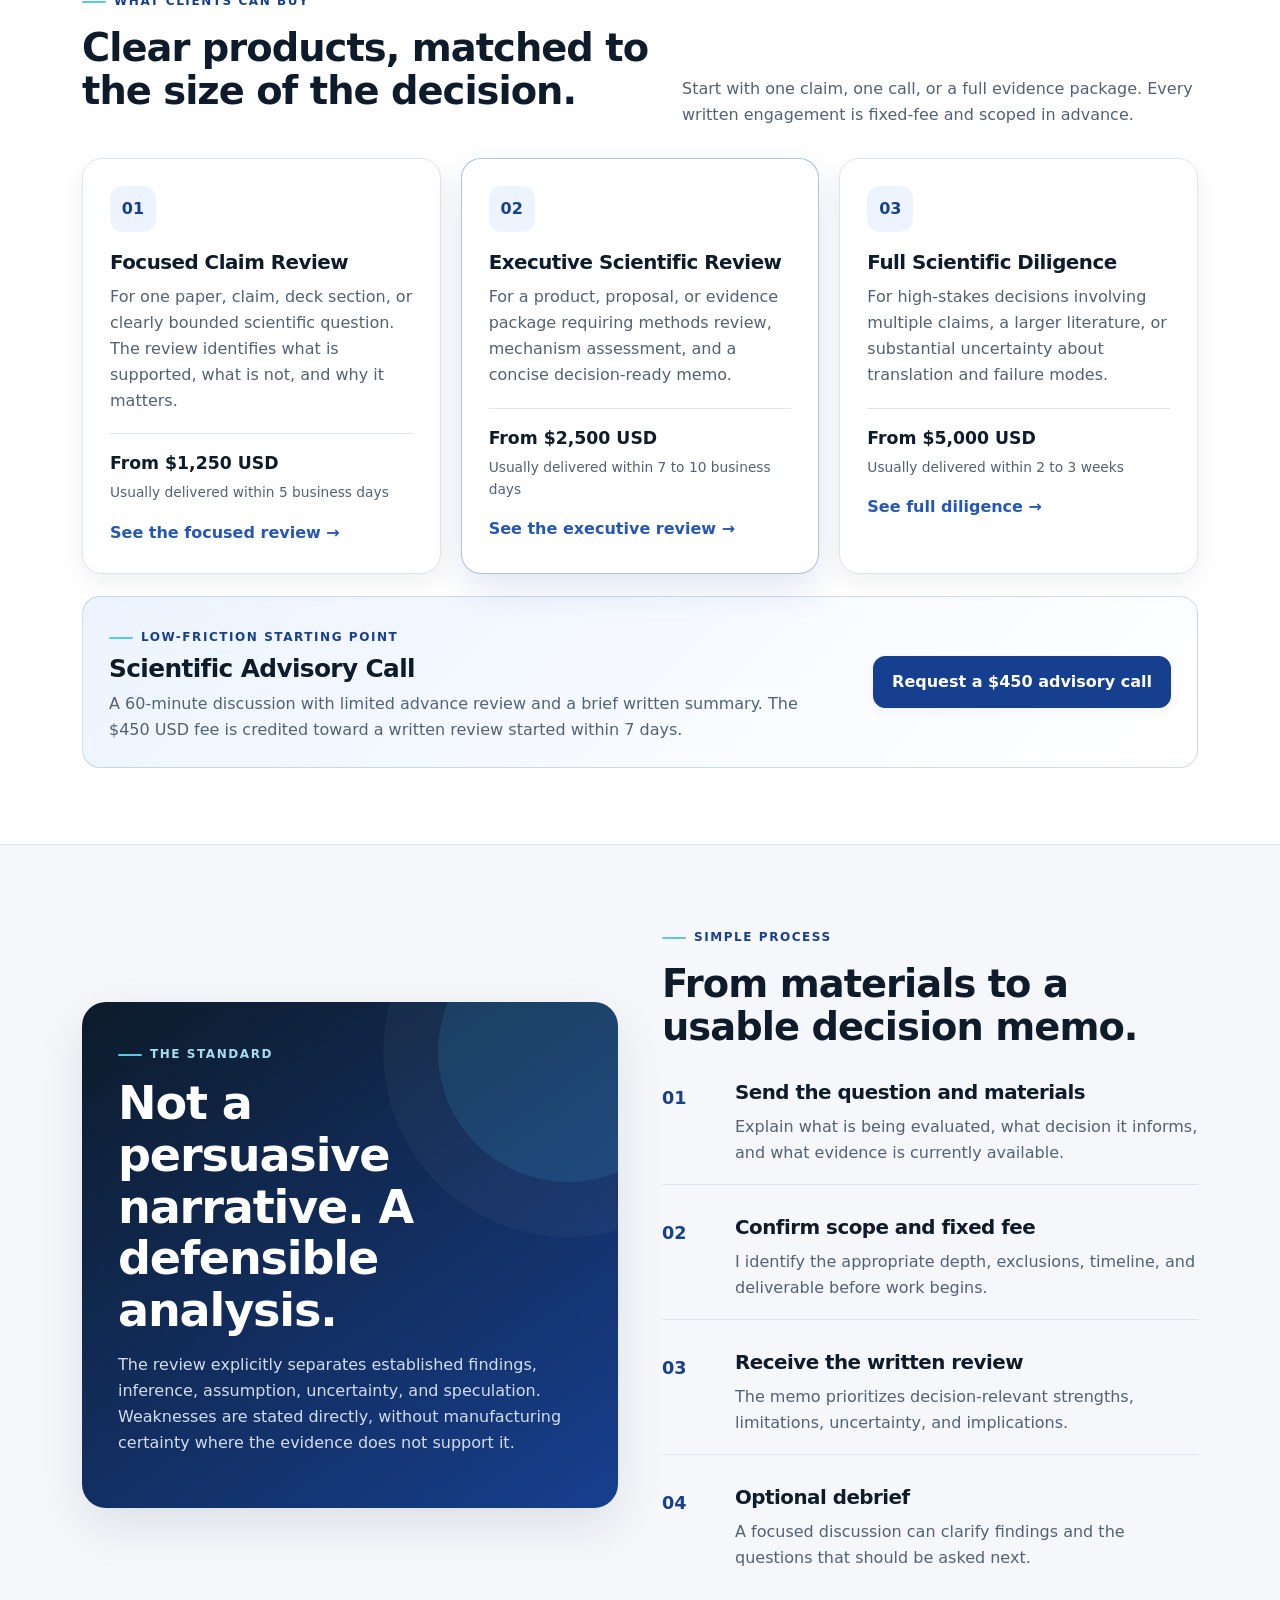
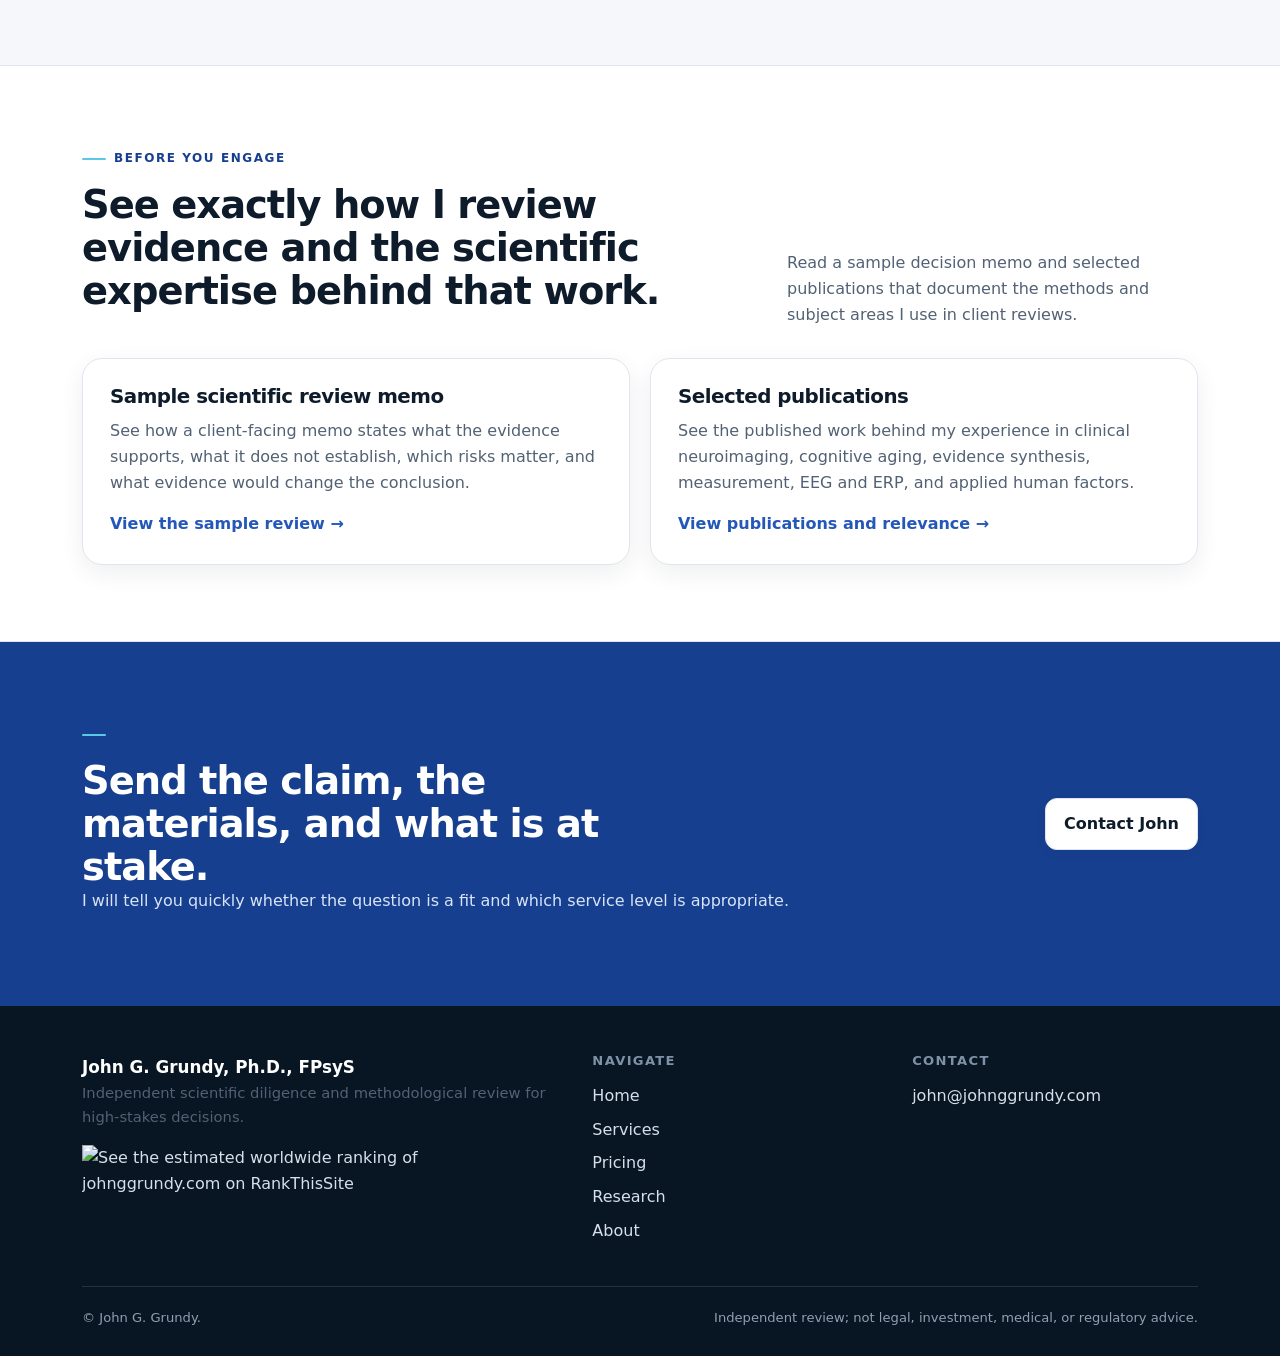
==== commit b11ee7d2: "Fix typo in heading text in index.html" ====
--- a/index.html
+++ b/index.html
@@ -31,7 +31,7 @@
     <div class="container hero-grid">
       <div>
         <span class="eyebrow">Independent scientific judgment</span>
-        <h1>Align your <em>high-stakes</em> odecisions with rigorous science.</h1>
+        <h1>Align your <em>high-stakes</em> decisions with rigorous science.</h1>
         <p class="lead">I help investors, founders, institutions, and decision-makers evaluate science-heavy claims before they commit capital, credibility, or organizational support.</p>
         <div class="hero-actions"><a class="btn btn-primary" href="contact.html#contact-details">Start an inquiry</a><a class="btn btn-ghost" href="services.html#pricing">View services and pricing</a></div>
       </div>
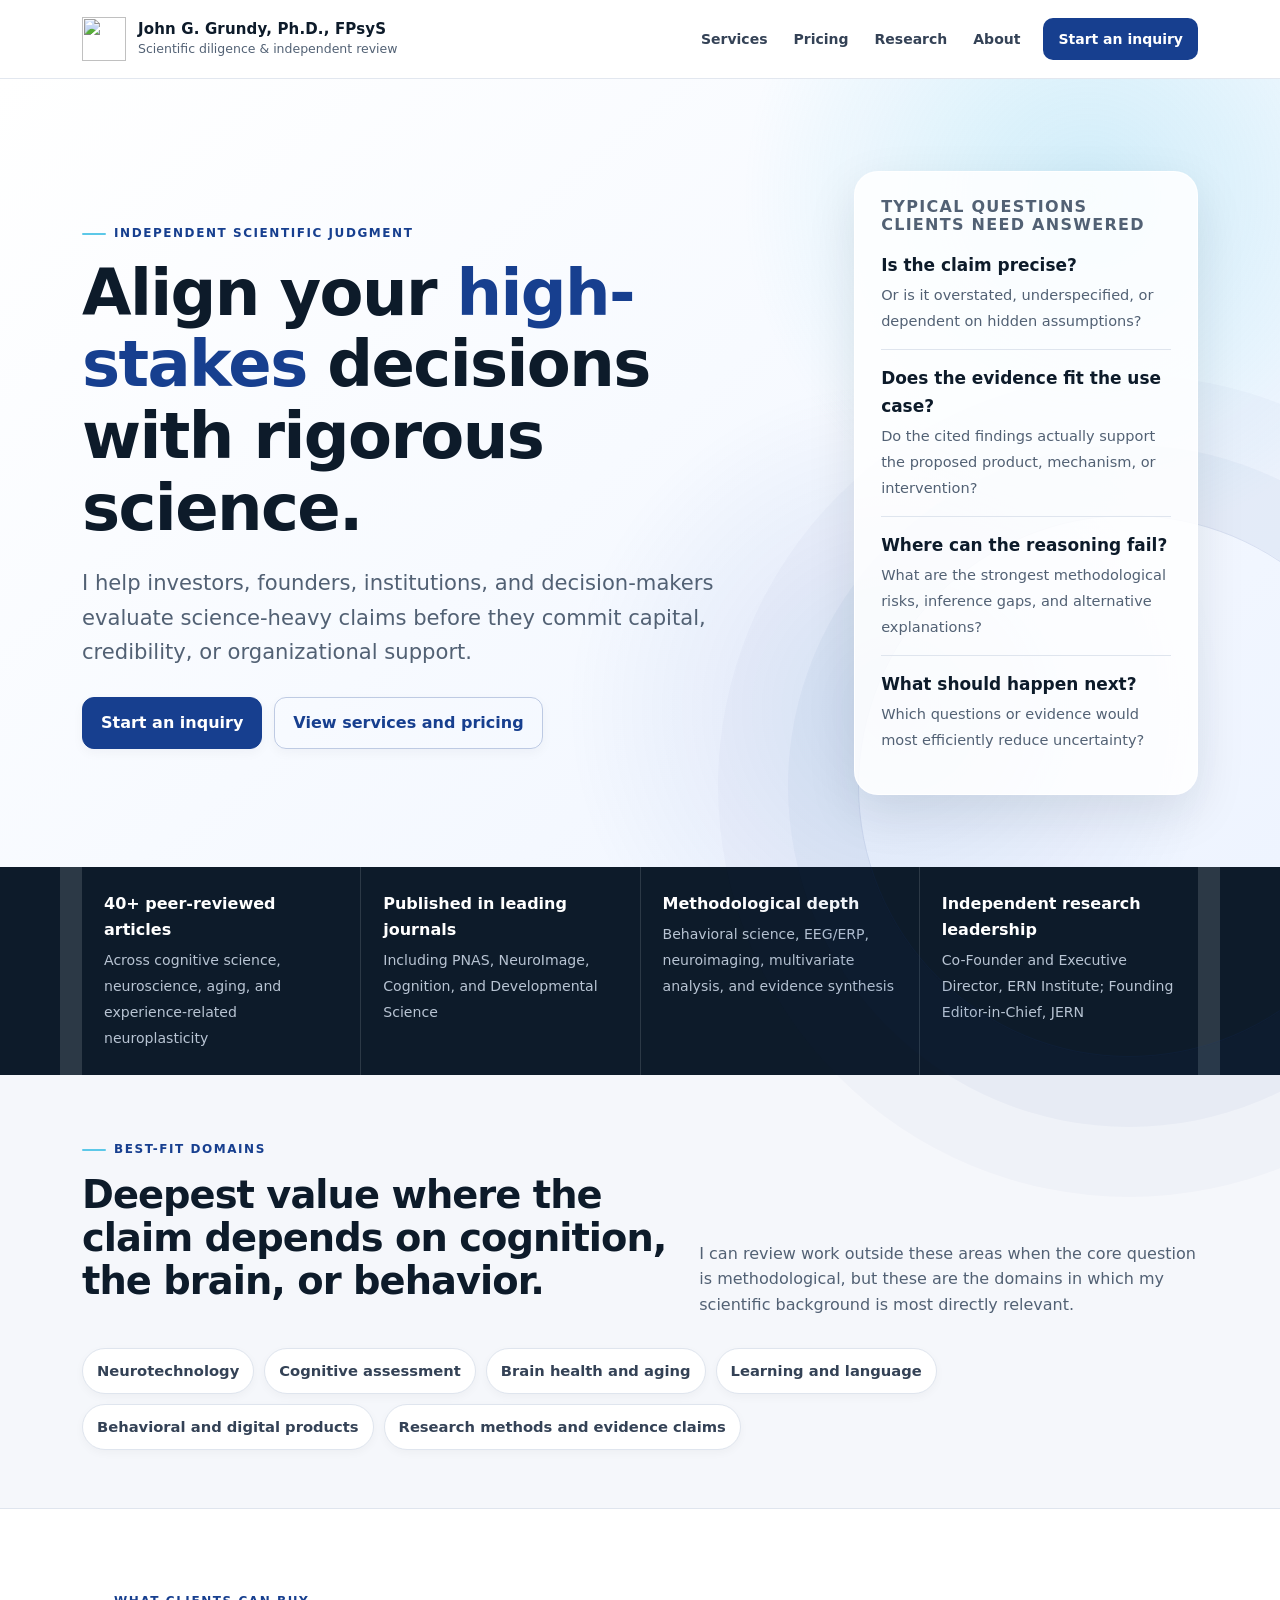
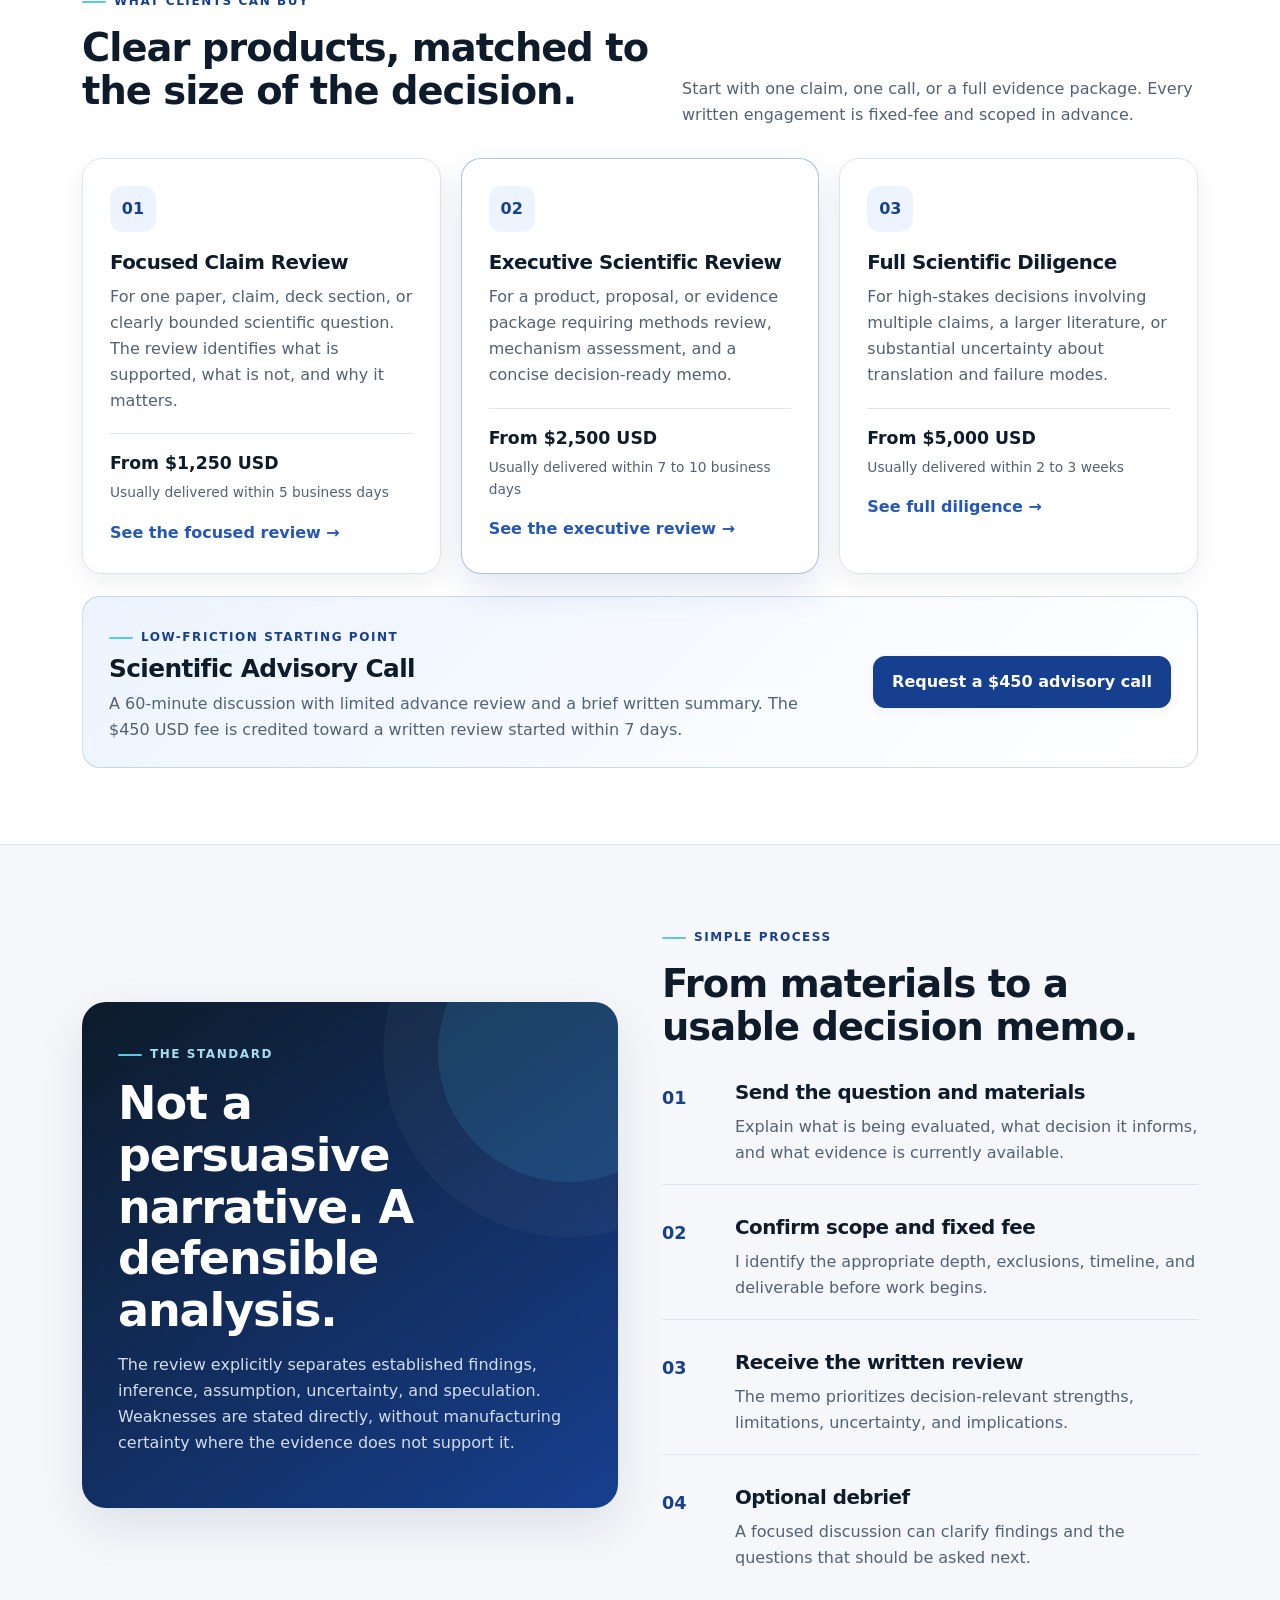
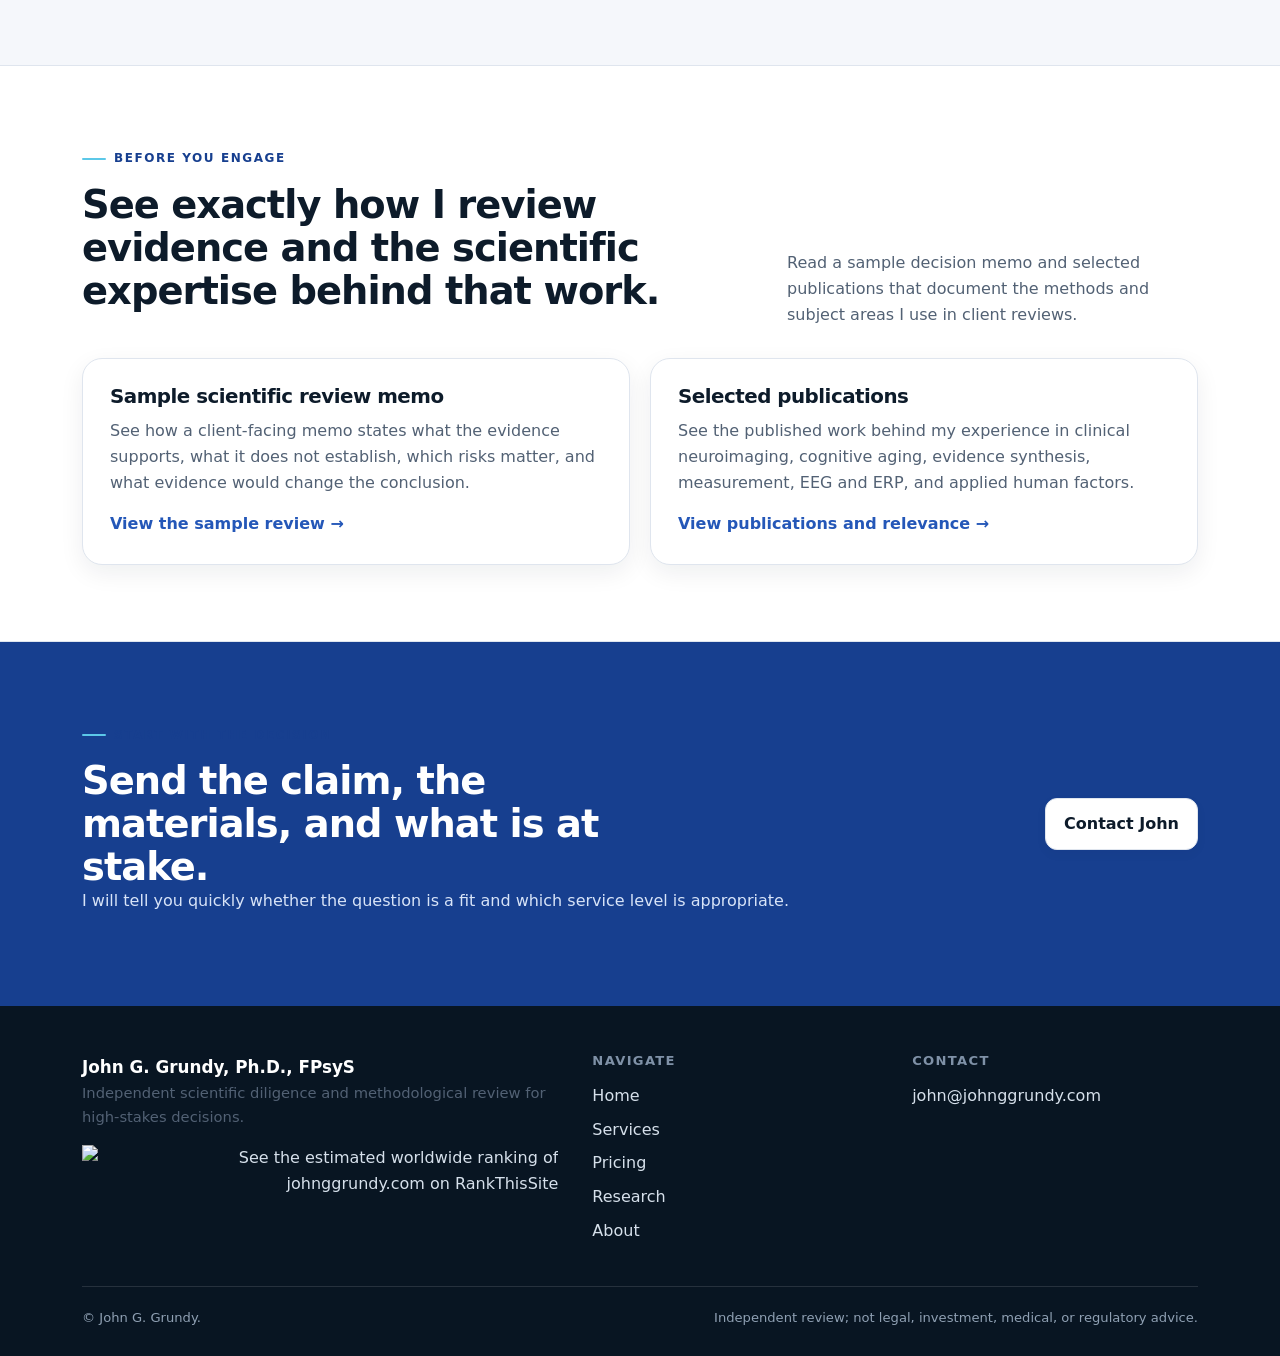
==== commit 96fbf599: "Align footer badge links to the right" ====
--- a/index.html
+++ b/index.html
@@ -111,7 +111,7 @@
   </section>
 </main>
 <footer class="site-footer"><div class="container"><div class="footer-grid"><div><div class="footer-brand">John G. Grundy, Ph.D., FPsyS</div><p class="small">Independent scientific diligence and methodological review for high-stakes decisions.</p>
-<div style="text-align:left"><a href="https://rankthissite.com/?q=johnggrundy.com&amp;via=badge" target="_blank" rel="noopener" referrerpolicy="origin"><img src="https://rankthissite.com/api/badge?domain=johnggrundy.com&amp;style=rank&amp;percent=1&amp;background=transparent&amp;text=light&amp;badgever=3" alt="See the estimated worldwide ranking of johnggrundy.com on RankThisSite" width="320" height="96" loading="lazy" referrerpolicy="no-referrer" style="max-width:100%;height:auto"></a></div>   
+<div style="text-align:right"><a href="https://rankthissite.com/?q=johnggrundy.com&amp;via=badge" target="_blank" rel="noopener" referrerpolicy="origin"><img src="https://rankthissite.com/api/badge?domain=johnggrundy.com&amp;style=rank&amp;percent=1&amp;background=transparent&amp;text=light&amp;badgever=3" alt="See the estimated worldwide ranking of johnggrundy.com on RankThisSite" width="320" height="96" loading="lazy" referrerpolicy="no-referrer" style="max-width:100%;height:auto"></a></div>  
 </div><div><h2>Navigate</h2><a href="index.html">Home</a><a href="services.html">Services</a><a href="services.html#pricing">Pricing</a><a href="research.html">Research</a><a href="about.html">About</a></div><div><h2>Contact</h2><a href="mailto:john@johnggrundy.com">john@johnggrundy.com</a></div></div><div class="footer-bottom"><span>© <span data-year></span> John G. Grundy.</span><span>Independent review; not legal, investment, medical, or regulatory advice.</span></div></div></footer>
 <script src="site.js"></script>
 </body></html>
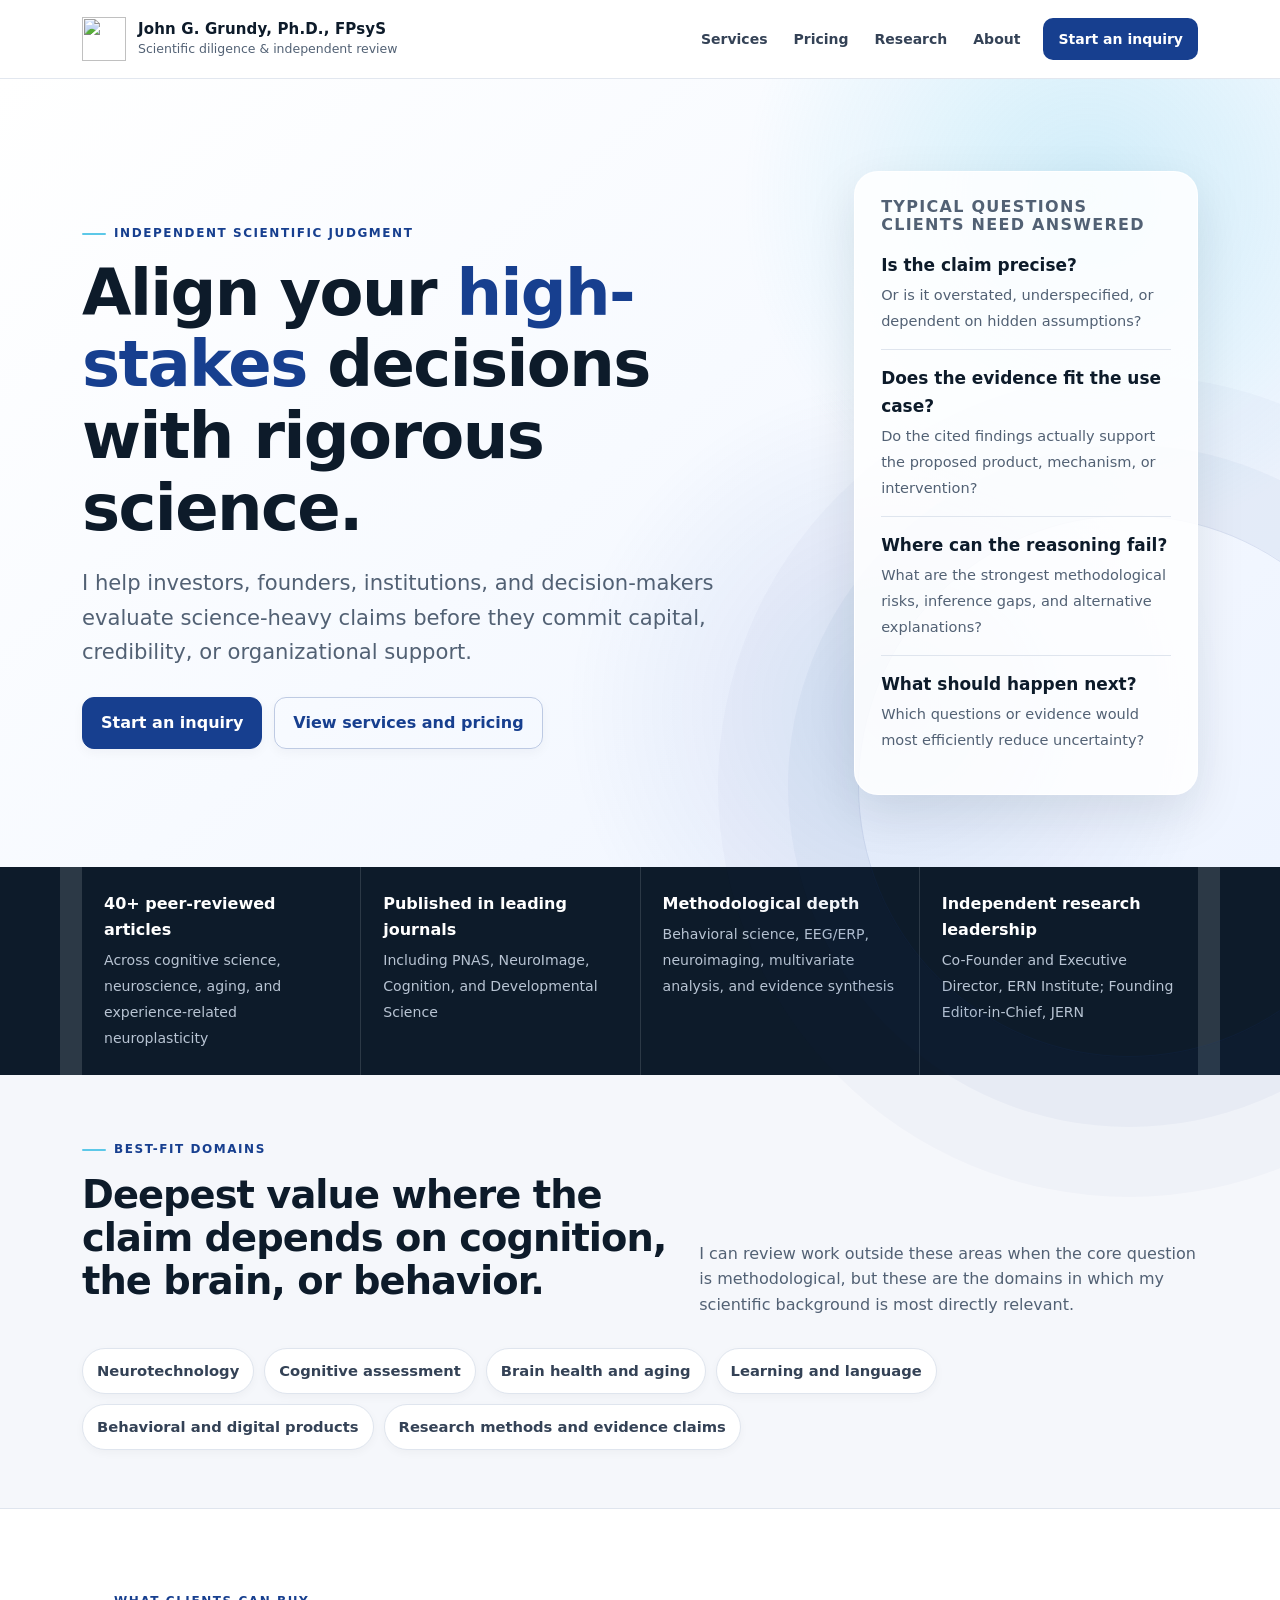
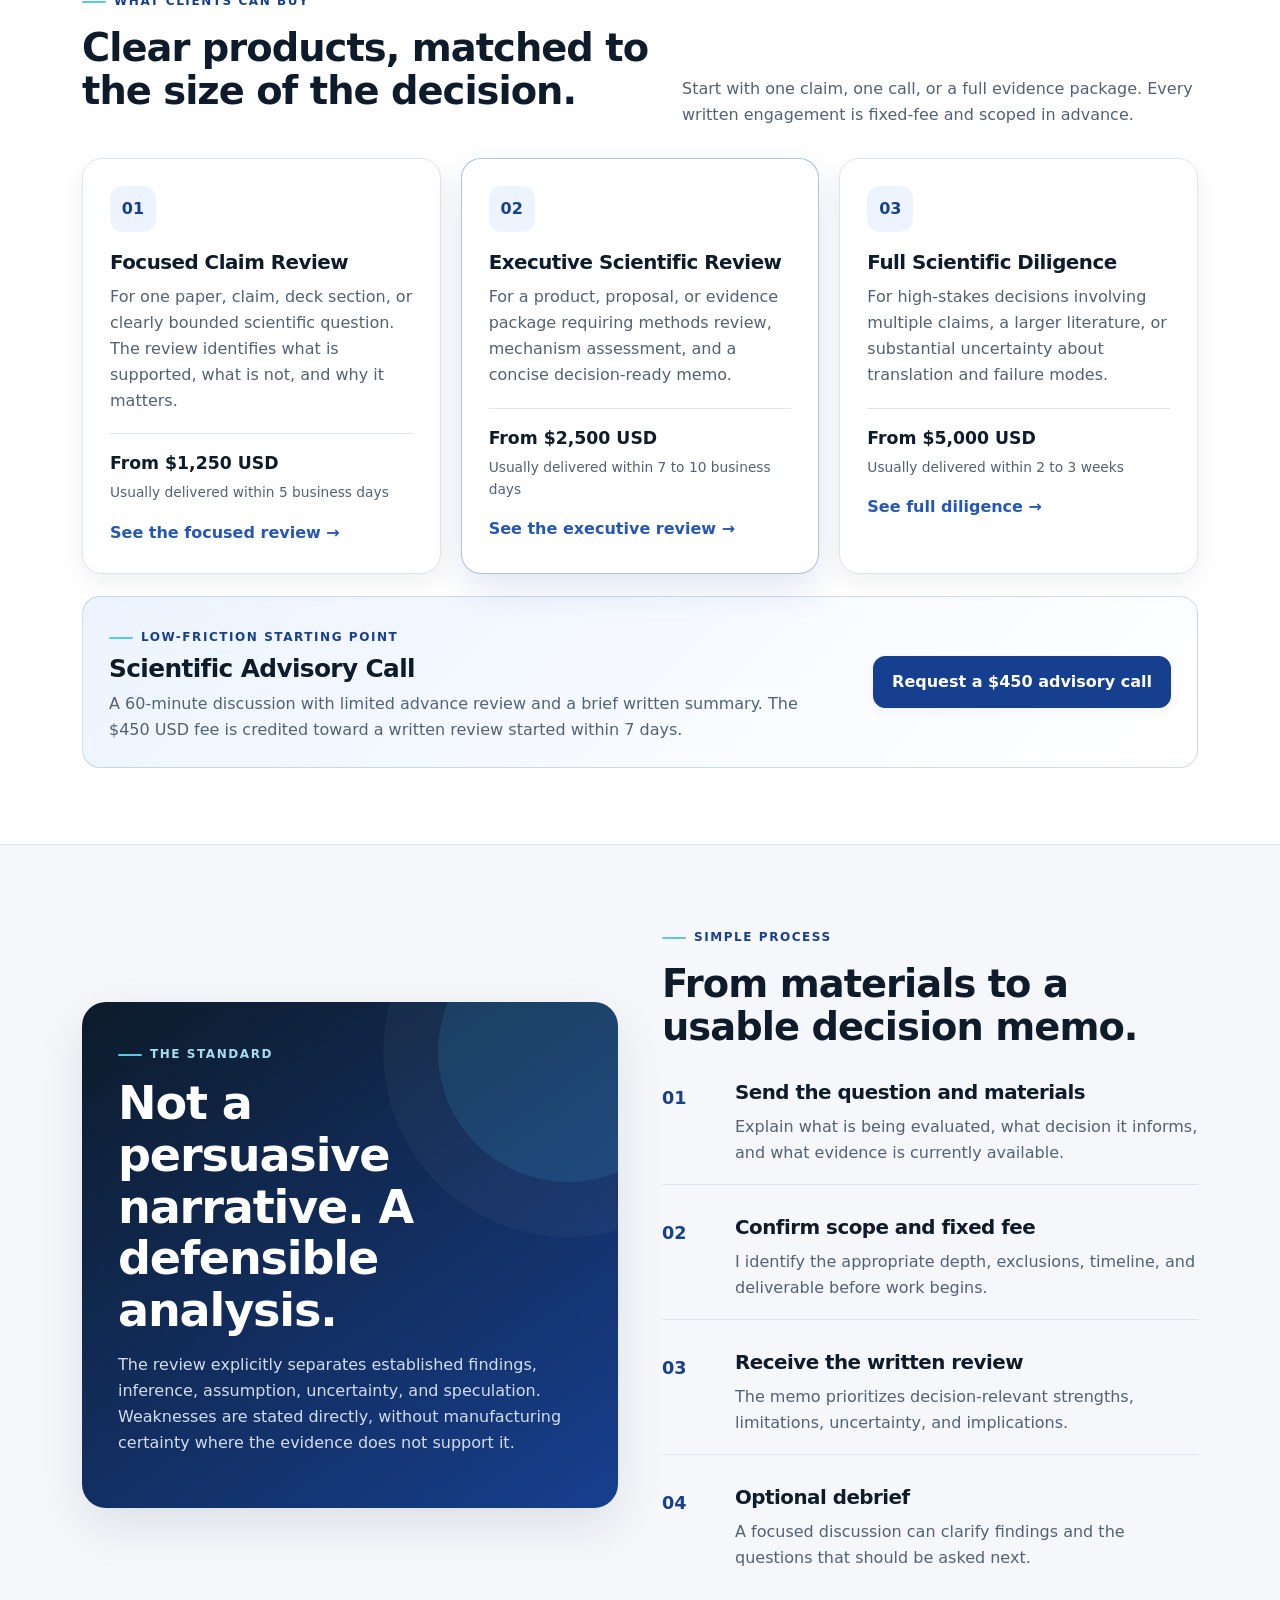
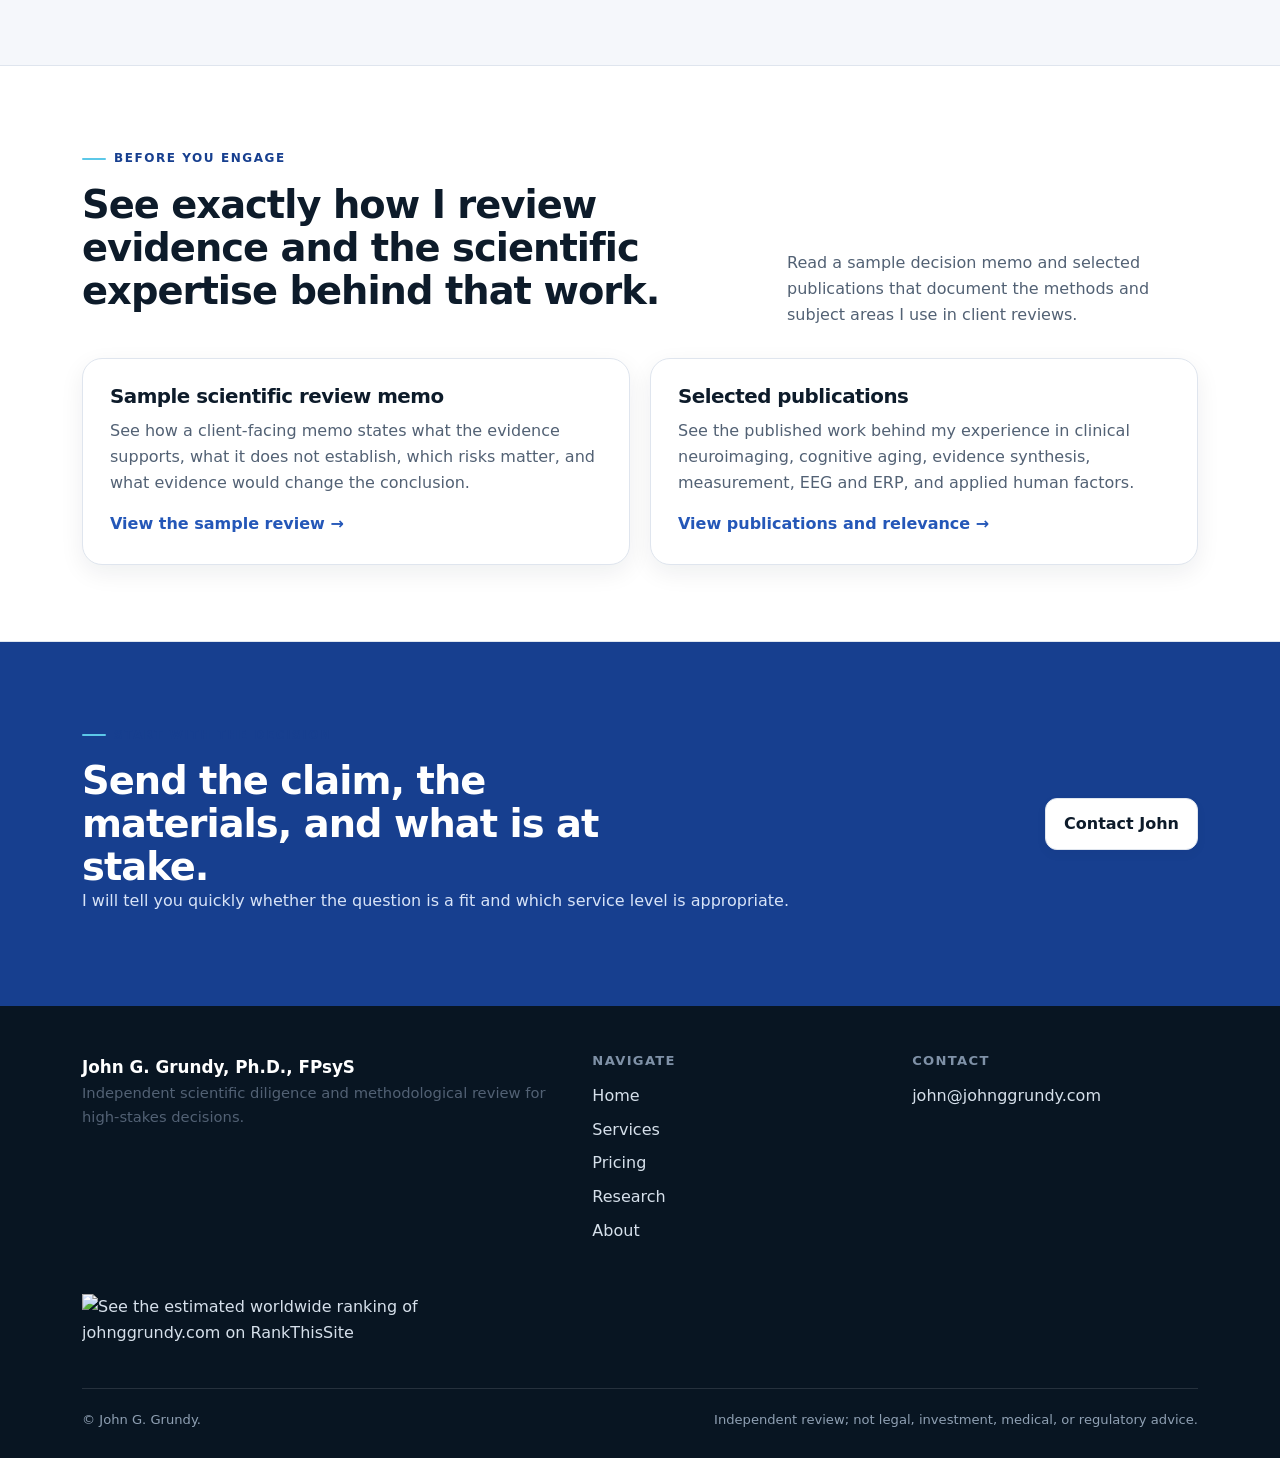
==== commit a88b94b5: "Refactor footer layout and navigation links" ====
--- a/index.html
+++ b/index.html
@@ -111,7 +111,9 @@
   </section>
 </main>
 <footer class="site-footer"><div class="container"><div class="footer-grid"><div><div class="footer-brand">John G. Grundy, Ph.D., FPsyS</div><p class="small">Independent scientific diligence and methodological review for high-stakes decisions.</p>
-<div style="text-align:right"><a href="https://rankthissite.com/?q=johnggrundy.com&amp;via=badge" target="_blank" rel="noopener" referrerpolicy="origin"><img src="https://rankthissite.com/api/badge?domain=johnggrundy.com&amp;style=rank&amp;percent=1&amp;background=transparent&amp;text=light&amp;badgever=3" alt="See the estimated worldwide ranking of johnggrundy.com on RankThisSite" width="320" height="96" loading="lazy" referrerpolicy="no-referrer" style="max-width:100%;height:auto"></a></div>  
-</div><div><h2>Navigate</h2><a href="index.html">Home</a><a href="services.html">Services</a><a href="services.html#pricing">Pricing</a><a href="research.html">Research</a><a href="about.html">About</a></div><div><h2>Contact</h2><a href="mailto:john@johnggrundy.com">john@johnggrundy.com</a></div></div><div class="footer-bottom"><span>© <span data-year></span> John G. Grundy.</span><span>Independent review; not legal, investment, medical, or regulatory advice.</span></div></div></footer>
+</div><div><h2>Navigate</h2><a href="index.html">Home</a><a href="services.html">Services</a><a href="services.html#pricing">Pricing</a><a href="research.html">Research</a><a href="about.html">About</a></div><div><h2>Contact</h2><a href="mailto:john@johnggrundy.com">john@johnggrundy.com</a></div>
+  <div style="text-align:left"><a href="https://rankthissite.com/?q=johnggrundy.com&amp;via=badge" target="_blank" rel="noopener" referrerpolicy="origin"><img src="https://rankthissite.com/api/badge?domain=johnggrundy.com&amp;style=rank&amp;percent=1&amp;background=transparent&amp;text=light&amp;badgever=3" alt="See the estimated worldwide ranking of johnggrundy.com on RankThisSite" width="320" height="96" loading="lazy" referrerpolicy="no-referrer" style="max-width:100%;height:auto"></a></div>  
+</div>
+  <div class="footer-bottom"><span>© <span data-year></span> John G. Grundy.</span><span>Independent review; not legal, investment, medical, or regulatory advice.</span></div></div></footer>
 <script src="site.js"></script>
 </body></html>
